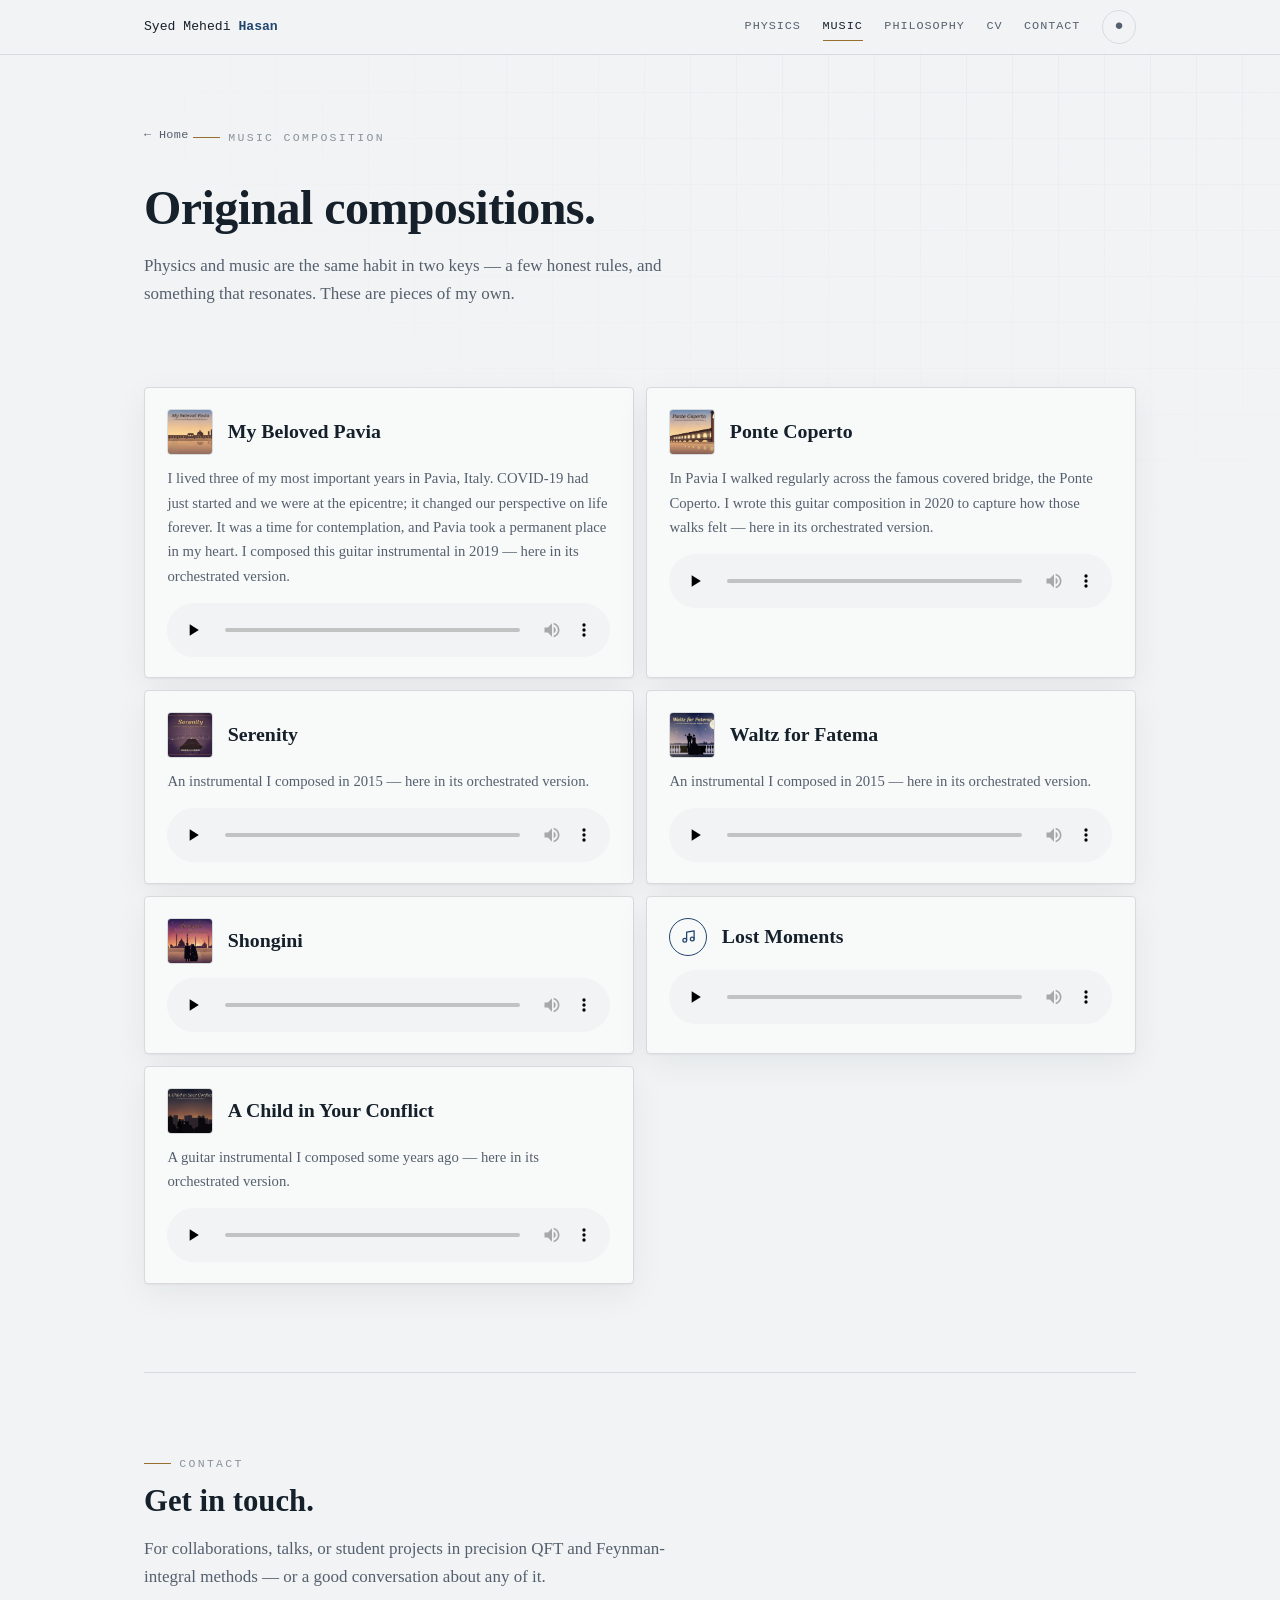
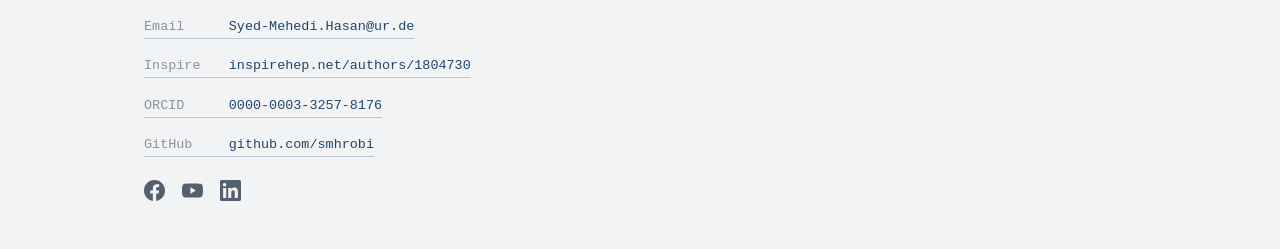
==== music.html @ fbfebe86 "Split Music & Philosophy into their own pages; add CV glimpse + per-topic arXiv links - Extract shar" ====
<!doctype html>
<html lang="en">
<head>
<meta charset="utf-8">
<meta name="viewport" content="width=device-width, initial-scale=1">
<meta name="description" content="Original music compositions by Syed Mehedi Hasan — guitar instrumentals in orchestrated arrangements.">
<link rel="icon" href="data:image/svg+xml,%3Csvg xmlns='http://www.w3.org/2000/svg' viewBox='0 0 32 32'%3E%3Cpath d='M15 5C11 13 11 19 15 27' fill='none' stroke='%232c5a8c' stroke-width='2.6'/%3E%3Ccircle cx='20.5' cy='16' r='2.4' fill='%23996f2f'/%3E%3C/svg%3E">
<title>Music — Syed Mehedi Hasan</title>
<link rel="stylesheet" href="assets/site.css">
</head>
<body>
<header class="topbar">
  <div class="wrap topbar__in">
    <a class="brandmark" href="index.html">Syed&nbsp;Mehedi&nbsp;<b>Hasan</b></a>
    <nav class="nav">
      <div class="nav nav-hide">
        <a href="index.html#physics">Physics</a>
        <a href="music.html" class="active">Music</a>
        <a href="philosophy.html">Philosophy</a>
        <a href="index.html#cv">CV</a>
        <a href="index.html#contact">Contact</a>
      </div>
      <button class="ttoggle" id="themeBtn" type="button" aria-label="Switch colour theme" title="Switch theme">◐</button>
    </nav>
  </div>
</header>

<main id="top" class="wrap">
  <div class="pagehead">
    <a class="back" href="index.html">← Home</a>
    <span class="eyebrow">Music Composition</span>
    <h1>Original compositions.</h1>
    <p>Physics and music are the same habit in two keys — a few honest rules, and something that resonates. These are pieces of my own.</p>
  </div>
  <section style="border-top:0;padding-top:clamp(1.5rem,4vw,2.5rem)">
    <div class="tracks">
      <div class="track">
        <div class="top">
          <img class="cover" src="music/compositions/my_beloved_pavia/thumbnail.jpg" alt="">
          <h3>My Beloved Pavia</h3>
        </div>
        <p>I lived three of my most important years in Pavia, Italy. COVID-19 had just started and we were at the epicentre; it changed our perspective on life forever. It was a time for contemplation, and Pavia took a permanent place in my heart. I composed this guitar instrumental in 2019 — here in its orchestrated version.</p>
        <audio controls preload="none" src="music/compositions/my_beloved_pavia/audio.mp3"></audio>
      </div>
      <div class="track">
        <div class="top">
          <img class="cover" src="music/compositions/Ponte_Coperto/thumbnail.jpg" alt="">
          <h3>Ponte Coperto</h3>
        </div>
        <p>In Pavia I walked regularly across the famous covered bridge, the Ponte Coperto. I wrote this guitar composition in 2020 to capture how those walks felt — here in its orchestrated version.</p>
        <audio controls preload="none" src="music/compositions/Ponte_Coperto/audio.mp3"></audio>
      </div>
      <div class="track">
        <div class="top">
          <img class="cover" src="music/compositions/serenity/thumbnail.jpg" alt="">
          <h3>Serenity</h3>
        </div>
        <p>An instrumental I composed in 2015 — here in its orchestrated version.</p>
        <audio controls preload="none" src="music/compositions/serenity/audio.mp3"></audio>
      </div>
      <div class="track">
        <div class="top">
          <img class="cover" src="music/compositions/waltz_for_fatema/thumbnail.jpg" alt="">
          <h3>Waltz for Fatema</h3>
        </div>
        <p>An instrumental I composed in 2015 — here in its orchestrated version.</p>
        <audio controls preload="none" src="music/compositions/waltz_for_fatema/audio.mp3"></audio>
      </div>
      <div class="track">
        <div class="top">
          <img class="cover" src="music/compositions/shongini/thumbnail.jpg" alt="">
          <h3>Shongini</h3>
        </div>
        <audio controls preload="none" src="music/compositions/shongini/audio.mp3"></audio>
      </div>
      <div class="track">
        <div class="top">
          <span class="disc"><svg viewBox="0 0 24 24" fill="none" stroke="currentColor" stroke-width="2" stroke-linecap="round" stroke-linejoin="round"><path d="M9 18V5l12-2v13"/><circle cx="6" cy="18" r="3"/><circle cx="18" cy="16" r="3"/></svg></span>
          <h3>Lost Moments</h3>
        </div>
        <audio controls preload="none" src="music/compositions/Lost_Moments/audio.mp3"></audio>
      </div>
      <div class="track">
        <div class="top">
          <img class="cover" src="music/compositions/a_child_in_your_conflict/thumbnail.jpg" alt="">
          <h3>A Child in Your Conflict</h3>
        </div>
        <p>A guitar instrumental I composed some years ago — here in its orchestrated version.</p>
        <audio controls preload="none" src="music/compositions/a_child_in_your_conflict/audio.mp3"></audio>
      </div>
    </div>
  </section>
  <footer id="contact" class="foot">
    <div class="foot__grid">
      <div>
        <span class="eyebrow">Contact</span>
        <h2 style="margin-top:.7rem">Get in touch.</h2>
        <p class="prose" style="color:var(--ink-soft); margin-top:1rem">
          For collaborations, talks, or student projects in precision QFT and Feynman-integral
          methods — or a good conversation about any of it.
        </p>
        <ul class="links">
          <li><a href="mailto:Syed-Mehedi.Hasan@ur.de"><span class="lab">Email</span>Syed-Mehedi.Hasan@ur.de</a></li>
          <li><a href="https://inspirehep.net/authors/1804730"><span class="lab">Inspire</span>inspirehep.net/authors/1804730</a></li>
          <li><a href="https://orcid.org/0000-0003-3257-8176"><span class="lab">ORCID</span>0000-0003-3257-8176</a></li>
          <li><a href="https://github.com/smhrobi"><span class="lab">GitHub</span>github.com/smhrobi</a></li>
        </ul>
        <div class="social" style="margin-top:1.4rem">
          <a href="https://www.facebook.com/syedmehedi.hasan.14/" aria-label="Facebook" title="Facebook"><svg viewBox="0 0 24 24" fill="currentColor" aria-hidden="true"><path d="M24 12.07C24 5.4 18.63 0 12 0S0 5.4 0 12.07C0 18.1 4.39 23.1 10.13 24v-8.44H7.08v-3.49h3.05V9.41c0-3.02 1.79-4.69 4.53-4.69 1.31 0 2.68.24 2.68.24v2.97h-1.51c-1.49 0-1.96.93-1.96 1.89v2.25h3.33l-.53 3.49h-2.8V24C19.61 23.1 24 18.1 24 12.07z"/></svg></a>
          <a href="https://www.youtube.com/@syedmehedihasan2057" aria-label="YouTube" title="YouTube"><svg viewBox="0 0 24 24" fill="currentColor" aria-hidden="true"><path fill-rule="evenodd" clip-rule="evenodd" d="M23.5 6.5a3 3 0 0 0-2.1-2.1C19.5 3.9 12 3.9 12 3.9s-7.5 0-9.4.5A3 3 0 0 0 .5 6.5C0 8.4 0 12 0 12s0 3.6.5 5.5a3 3 0 0 0 2.1 2.1c1.9.5 9.4.5 9.4.5s7.5 0 9.4-.5a3 3 0 0 0 2.1-2.1c.5-1.9.5-5.5.5-5.5s0-3.6-.5-5.5zM9.6 15.6V8.4l6.3 3.6-6.3 3.6z"/></svg></a>
          <a href="https://www.linkedin.com/in/syed-mehedi-hasan-robi/" aria-label="LinkedIn" title="LinkedIn"><svg viewBox="0 0 24 24" fill="currentColor" aria-hidden="true"><path d="M20.45 20.45h-3.56v-5.57c0-1.33-.03-3.04-1.85-3.04-1.86 0-2.14 1.45-2.14 2.94v5.67H9.35V9h3.41v1.56h.05c.48-.9 1.64-1.85 3.37-1.85 3.6 0 4.27 2.37 4.27 5.46v6.28zM5.34 7.43a2.07 2.07 0 1 1 0-4.13 2.07 2.07 0 0 1 0 4.13zm1.78 13.02H3.56V9h3.56v11.45zM22.22 0H1.77C.8 0 0 .78 0 1.73v20.54C0 23.22.8 24 1.77 24h20.45c.98 0 1.78-.78 1.78-1.73V1.73C24 .78 23.2 0 22.22 0z"/></svg></a>
        </div>
      </div>
    </div>
  </footer>
</main>

<script src="assets/site.js"></script>
</body>
</html>
---- assets/site.css ----
/* ============================================================
     SYED MEHEDI HASAN — Physics · Music · Philosophy
     Design system: "The Analytic Plane"
     cool paper / blue-black ink / Prussian blue / brass
     scholarly serif + monospace labels
     ============================================================ */
  :root {
    --paper:#f1f3f4; --panel:#f8f9f9; --ink:#15202b; --ink-soft:#55606e;
    --ink-faint:#8a929d; --rule:#d6dbde; --rule-soft:#e4e8ea;
    --accent:#21456d; --accent-lift:#2c5a8c; --brass:#96702f;
    --shadow:0 1px 2px rgba(20,30,45,.05), 0 10px 34px rgba(20,30,45,.06);
    --serif:"Iowan Old Style","Palatino Linotype",Palatino,"URW Palladio L","Book Antiqua",Georgia,"Times New Roman",serif;
    --mono:ui-monospace,"SF Mono","SFMono-Regular",Menlo,Consolas,"Liberation Mono","Roboto Mono",monospace;
    --s0:1.0625rem; --s1:1.24rem; --s2:1.5rem; --s3:1.92rem; --s4:2.55rem;
    --hero:clamp(2rem,5.6vw,3.9rem);
    --measure:63ch; --edge:clamp(1.25rem,5vw,4rem); --maxw:70rem;
  }
  @media (prefers-color-scheme: dark) {
    :root {
      --paper:#0d1117; --panel:#141a22; --ink:#e8ebef; --ink-soft:#9aa3af;
      --ink-faint:#6b7480; --rule:#242c37; --rule-soft:#1b222b;
      --accent:#83a6dc; --accent-lift:#a2bde8; --brass:#cda85c;
      --shadow:0 1px 2px rgba(0,0,0,.3), 0 14px 40px rgba(0,0,0,.34);
    }
  }
  :root[data-theme="light"] {
    --paper:#f1f3f4; --panel:#f8f9f9; --ink:#15202b; --ink-soft:#55606e;
    --ink-faint:#8a929d; --rule:#d6dbde; --rule-soft:#e4e8ea;
    --accent:#21456d; --accent-lift:#2c5a8c; --brass:#96702f;
    --shadow:0 1px 2px rgba(20,30,45,.05), 0 10px 34px rgba(20,30,45,.06);
  }
  :root[data-theme="dark"] {
    --paper:#0d1117; --panel:#141a22; --ink:#e8ebef; --ink-soft:#9aa3af;
    --ink-faint:#6b7480; --rule:#242c37; --rule-soft:#1b222b;
    --accent:#83a6dc; --accent-lift:#a2bde8; --brass:#cda85c;
    --shadow:0 1px 2px rgba(0,0,0,.3), 0 14px 40px rgba(0,0,0,.34);
  }

  * { box-sizing:border-box; }
  html { -webkit-text-size-adjust:100%; }
  @media (prefers-reduced-motion: no-preference) { html { scroll-behavior:smooth; } }
  body {
    margin:0; background:var(--paper); color:var(--ink);
    font-family:var(--serif); font-size:var(--s0); line-height:1.66;
    -webkit-font-smoothing:antialiased; text-rendering:optimizeLegibility;
    transition:background .4s ease, color .4s ease;
  }
  body::before {
    content:""; position:fixed; inset:0; pointer-events:none; z-index:0;
    background-image:linear-gradient(var(--rule-soft) 1px, transparent 1px),
      linear-gradient(90deg, var(--rule-soft) 1px, transparent 1px);
    background-size:46px 46px;
    -webkit-mask-image:radial-gradient(120% 90% at 80% 4%, #000 0%, transparent 60%);
            mask-image:radial-gradient(120% 90% at 80% 4%, #000 0%, transparent 60%);
    opacity:.6;
  }
  .wrap { position:relative; z-index:1; max-width:var(--maxw); margin:0 auto; padding:0 var(--edge); }

  h1,h2,h3 { font-weight:600; line-height:1.13; text-wrap:balance; margin:0; }
  p { margin:0 0 1.05em; max-width:var(--measure); }
  a { color:var(--accent); text-decoration:none; }
  .eyebrow { font-family:var(--mono); font-size:.72rem; letter-spacing:.2em; text-transform:uppercase; color:var(--ink-faint); display:inline-flex; align-items:center; gap:.7em; }
  .eyebrow::before { content:""; width:1.7rem; height:1px; background:var(--brass); display:inline-block; }
  .prose a, .lnk { color:var(--accent); border-bottom:1px solid color-mix(in srgb, var(--accent) 35%, transparent); transition:color .2s, border-color .2s; }
  .prose a:hover, .lnk:hover { color:var(--brass); border-color:var(--brass); }
  a:focus-visible, button:focus-visible { outline:2px solid var(--accent); outline-offset:3px; border-radius:2px; }

  /* top bar */
  .topbar { position:sticky; top:0; z-index:20; backdrop-filter:saturate(1.1) blur(8px); background:color-mix(in srgb, var(--paper) 82%, transparent); border-bottom:1px solid var(--rule); }
  .topbar__in { display:flex; align-items:center; justify-content:space-between; gap:1rem; height:54px; }
  .brandmark { font-family:var(--mono); font-size:.82rem; color:var(--ink); white-space:nowrap; }
  .brandmark b { color:var(--accent); font-weight:600; }
  .nav { display:flex; gap:1.35rem; align-items:center; }
  .nav-hide { display:none; }
  .nav a { font-family:var(--mono); font-size:.74rem; letter-spacing:.08em; text-transform:uppercase; color:var(--ink-soft); padding:.2rem 0; border-bottom:1.5px solid transparent; transition:color .18s, border-color .18s; }
  .nav a:hover, .nav a.active { color:var(--ink); border-color:var(--brass); }
  .ttoggle { font-family:var(--mono); font-size:.95rem; line-height:1; background:transparent; color:var(--ink-soft); border:1px solid var(--rule); border-radius:999px; width:34px; height:34px; cursor:pointer; display:inline-grid; place-items:center; transition:color .2s, border-color .2s, transform .2s; }
  .ttoggle:hover { color:var(--ink); border-color:var(--accent); transform:rotate(-12deg); }
  @media (min-width:760px){ .nav-hide{ display:flex; } }

  /* hero */
  .hero { padding:clamp(3rem,8vw,6.5rem) 0 clamp(2.5rem,5vw,4rem); }
  .hero__grid { display:grid; gap:clamp(2rem,5vw,4rem); grid-template-columns:1fr; align-items:center; }
  @media (min-width:900px){ .hero__grid{ grid-template-columns:1.15fr .85fr; } }
  .hero h1 { font-size:var(--hero); letter-spacing:-.015em; margin:.5rem 0 0; white-space:nowrap; }
  .hero .lede { font-size:clamp(1.15rem,2.3vw,1.42rem); line-height:1.5; max-width:36ch; margin:1.4rem 0 0; }
  .hero .lede em { font-style:italic; color:var(--accent); }
  .coords { list-style:none; margin:1.9rem 0 0; padding:0; display:grid; gap:.55rem; }
  .coords li { font-family:var(--mono); font-size:.82rem; color:var(--ink-soft); display:flex; gap:.8rem; }
  .coords li span:first-child { color:var(--ink-faint); min-width:5.4rem; }
  .heroline { display:flex; flex-wrap:wrap; gap:.35rem 1.15rem; margin-top:1.5rem; }
  .heroline a { font-family:var(--mono); font-size:.78rem; color:var(--accent); border-bottom:1px solid color-mix(in srgb, var(--accent) 30%, transparent); }
  .heroline a:hover { color:var(--brass); border-color:var(--brass); }
  .social { display:flex; gap:1.05rem; align-items:center; margin-top:1.1rem; }
  .social a { display:inline-flex; color:var(--ink-soft); transition:color .18s ease, transform .18s ease; }
  .social a:hover { color:var(--accent); transform:translateY(-1px); }
  .social svg { width:21px; height:21px; display:block; }
  .hero__aside { display:grid; gap:1.1rem; justify-items:center; }
  .plane { position:relative; width:100%; max-width:340px; aspect-ratio:21/18; background:var(--panel); border:1px solid var(--rule); border-radius:3px; box-shadow:var(--shadow); overflow:hidden; }
  .plane svg { width:100%; height:100%; display:block; }
  .plane .axis { stroke:var(--ink-faint); stroke-width:1; opacity:.5; }
  .plane .poles circle { fill:none; stroke:var(--ink-soft); stroke-width:1.4; }
  .plane .poles-left circle { stroke:var(--brass); }
  .plane .mbpath { stroke:var(--accent); stroke-width:2; fill:none; stroke-linecap:round; }
  .plane .arrow { fill:var(--accent); }
  .plane .lbl { fill:var(--ink-faint); font-family:var(--mono); font-size:11px; }
  .plane .cap { position:absolute; left:10px; bottom:8px; font-family:var(--mono); font-size:.62rem; letter-spacing:.1em; text-transform:uppercase; color:var(--ink-faint); }
  @media (prefers-reduced-motion: no-preference){
    .mbpath { stroke-dasharray:300; stroke-dashoffset:300; }
    body.is-ready .mbpath { animation:draw 1.9s .5s cubic-bezier(.6,.05,.2,1) forwards; }
    .plane .poles circle { opacity:0; }
    body.is-ready .plane .poles circle { animation:pop .5s calc(1.3s + var(--d,0s)) forwards; }
    @keyframes draw { to { stroke-dashoffset:0; } }
    @keyframes pop { to { opacity:1; } }
  }
  .portrait { width:100%; max-width:340px; aspect-ratio:5/6; border:1px solid var(--rule); border-radius:3px; background:radial-gradient(120% 90% at 50% 0%, color-mix(in srgb, var(--accent) 9%, var(--panel)), var(--panel)); display:grid; place-items:center; text-align:center; box-shadow:var(--shadow); overflow:hidden; }
  .portrait img { width:100%; height:100%; object-fit:cover; }
  .portrait .mgram { font-family:var(--serif); font-size:2.4rem; letter-spacing:.06em; color:var(--accent); margin-bottom:.3rem; }
  .portrait .mono { color:var(--ink-faint); font-size:.62rem; letter-spacing:.14em; text-transform:uppercase; }

  /* sections */
  section { padding:clamp(3rem,7vw,5.5rem) 0; border-top:1px solid var(--rule); }
  .sec-head { margin-bottom:2.2rem; }
  .sec-head h2 { font-size:var(--s4); letter-spacing:-.01em; margin-top:.7rem; }
  .sec-head .sub { color:var(--ink-soft); max-width:56ch; margin-top:.8rem; }
  .subhead { font-family:var(--mono); font-size:.74rem; letter-spacing:.14em; text-transform:uppercase; color:var(--accent); margin:2.6rem 0 1.1rem; padding-bottom:.5rem; border-bottom:1px solid var(--rule); }
  .prose { max-width:var(--measure); }
  .lead { font-size:var(--s1); }

  /* Feynman diagram cards */
  .diagrams { display:grid; gap:1px; margin-top:1.4rem; background:var(--rule); border:1px solid var(--rule); border-radius:4px; overflow:hidden; }
  @media (min-width:640px){ .diagrams{ grid-template-columns:repeat(2,1fr); } }
  @media (min-width:900px){ .diagrams.three{ grid-template-columns:repeat(3,1fr); } }
  .dcard { background:var(--panel); padding:1.4rem 1.4rem 1.5rem; }
  .fdiag { width:100%; height:auto; display:block; margin-bottom:.9rem; }
  .fdiag .fl,.fdiag .pl { fill:none; stroke:var(--ink); stroke-width:1.7; stroke-linejoin:round; stroke-linecap:round; }
  .fdiag .pl { stroke-width:2.4; }
  .fdiag .ph { fill:none; stroke:var(--accent); stroke-width:1.7; stroke-linecap:round; }
  .fdiag .gl { fill:none; stroke:var(--brass); stroke-width:1.7; }
  .fdiag .loop { fill:color-mix(in srgb, var(--accent) 8%, var(--panel)); stroke:var(--accent); stroke-width:1.5; }
  .fdiag .blob { fill:color-mix(in srgb, var(--brass) 15%, var(--panel)); stroke:var(--ink-soft); stroke-width:1.2; }
  .fdiag .vtx { fill:var(--ink); }
  .fdiag .dl { fill:var(--ink-soft); font-family:var(--mono); font-size:12.5px; font-style:italic; }
  #fh path { fill:var(--ink); }
  .dcard .k { font-family:var(--mono); font-size:.7rem; letter-spacing:.1em; text-transform:uppercase; color:var(--accent); }
  .dcard h3 { font-size:var(--s1); margin:.4rem 0 .45rem; }
  .dcard p { font-size:.94rem; color:var(--ink-soft); margin:0; max-width:none; }

  /* results: real figures + placeholders */
  .results { display:grid; gap:1.5rem; margin-top:1.3rem; }
  .figure { max-width:700px; margin:0; border:1px solid var(--rule); border-radius:4px; background:#ffffff; padding:1rem; box-shadow:var(--shadow); }
  .figure img { width:100%; height:auto; display:block; border-radius:2px; }
  .figure figcaption { font-family:var(--mono); font-size:.73rem; line-height:1.55; color:var(--ink-soft); margin-top:.8rem; }
  .figure figcaption b { color:var(--ink); font-weight:600; }
  .plot { max-width:340px; border:1px dashed var(--rule); border-radius:4px; background:var(--panel); padding:1.1rem; min-height:150px; display:flex; flex-direction:column; }
  .plot .frame { flex:1; border-radius:3px; background:repeating-linear-gradient(135deg, transparent 0 13px, color-mix(in srgb, var(--accent) 5%, transparent) 13px 26px); border:1px solid var(--rule-soft); display:grid; place-items:center; margin-bottom:.8rem; min-height:90px; }
  .plot .frame span { font-family:var(--mono); font-size:.62rem; letter-spacing:.12em; text-transform:uppercase; color:var(--ink-faint); text-align:center; padding:.5rem; }
  .plot b { font-size:.98rem; font-weight:600; }
  .plot em { font-family:var(--mono); font-style:normal; font-size:.72rem; color:var(--ink-soft); display:block; margin-top:.2rem; }

  /* publications */
  .pubs { display:grid; gap:0; margin-top:1rem; }
  .pub { display:grid; grid-template-columns:4.4rem 1fr; gap:1.1rem; padding:1.25rem 0; border-top:1px solid var(--rule-soft); }
  .pub:first-child { border-top:0; }
  .pub .yr { font-family:var(--mono); font-size:.9rem; color:var(--brass); font-feature-settings:"tnum" 1; padding-top:.12rem; }
  .pub h3 { font-size:var(--s1); font-weight:600; line-height:1.28; }
  .pub .meta { font-family:var(--mono); font-size:.76rem; color:var(--ink-soft); margin-top:.5rem; display:flex; flex-wrap:wrap; gap:.3rem .9rem; align-items:baseline; }
  .pub .venue { color:var(--ink); }
  .pub .with { color:var(--ink-faint); }
  .morelink { margin-top:1.5rem; }

  /* music — composition cards */
  .tracks { display:grid; gap:12px; margin-top:1.3rem; grid-template-columns:1fr; }
  @media (min-width:720px){ .tracks{ grid-template-columns:repeat(2,1fr); } }
  .track { background:var(--panel); border:1px solid var(--rule); border-radius:4px; padding:1.3rem 1.4rem; box-shadow:var(--shadow); display:flex; flex-direction:column; gap:.7rem; }
  .track .top { display:flex; align-items:center; gap:.9rem; }
  .track .disc { width:38px; height:38px; border-radius:999px; border:1px solid var(--accent); color:var(--accent); display:grid; place-items:center; flex:none; }
  .track .disc svg { width:15px; height:15px; }
  .track .cover { width:46px; height:46px; border-radius:4px; object-fit:cover; flex:none; border:1px solid var(--rule); }
  .track h3 { font-size:var(--s1); line-height:1.2; }
  .track .tno { font-family:var(--mono); font-size:.7rem; letter-spacing:.1em; text-transform:uppercase; color:var(--ink-faint); }
  .track p { font-size:.92rem; color:var(--ink-soft); margin:0; max-width:none; }
  .track audio { width:100%; margin-top:.2rem; }
  .track .slot { font-family:var(--mono); font-size:.72rem; color:var(--ink-faint); border-top:1px dashed var(--rule); padding-top:.7rem; }
  .track .slot b { color:var(--accent); font-weight:600; }

  /* philosophy — epigraph + essays */
  .epigraph { max-width:32ch; margin:0 0 2rem; padding-left:1.4rem; border-left:2px solid var(--brass); }
  .epigraph p { font-family:var(--serif); font-style:italic; font-size:clamp(1.5rem,3.5vw,2.25rem); line-height:1.28; color:var(--ink); text-wrap:balance; margin:0; max-width:none; }
  .epigraph cite { display:block; font-family:var(--mono); font-style:normal; font-size:.72rem; letter-spacing:.12em; text-transform:uppercase; color:var(--ink-faint); margin-top:1.1rem; }
  .essays { display:grid; gap:0; margin-top:.6rem; }
  .essay { display:grid; grid-template-columns:1fr; gap:.3rem; padding:1.3rem 0; border-top:1px solid var(--rule-soft); }
  .essay:first-child { border-top:0; }
  .essay .date { font-family:var(--mono); font-size:.72rem; letter-spacing:.06em; text-transform:uppercase; color:var(--ink-faint); }
  .essay h3 { font-size:var(--s2); }
  .essay p { color:var(--ink-soft); margin:.3rem 0 0; }
  .essay .slot { font-family:var(--mono); font-size:.72rem; color:var(--ink-faint); margin-top:.4rem; }
  .essay .slot b { color:var(--accent); font-weight:600; }

  /* footer */
  .foot { border-top:1px solid var(--rule); }
  .foot__grid { display:grid; gap:2rem; grid-template-columns:1fr; padding:clamp(3rem,6vw,4.5rem) 0 3rem; }
  @media (min-width:760px){ .foot__grid{ grid-template-columns:1.3fr 1fr; } }
  .foot h2 { font-size:var(--s3); }
  .links { list-style:none; margin:1.2rem 0 0; padding:0; display:grid; gap:.7rem; }
  .links a { font-family:var(--mono); font-size:.84rem; color:var(--accent); display:inline-flex; gap:.8rem; border-bottom:1px solid color-mix(in srgb, var(--accent) 26%, transparent); width:fit-content; }
  .links a:hover { color:var(--brass); border-color:var(--brass); }
  .links .lab { color:var(--ink-faint); min-width:4.5rem; }
  .colophon { font-family:var(--mono); font-size:.7rem; line-height:1.7; color:var(--ink-faint); max-width:36ch; }
  .note { margin-top:2.4rem; padding:.9rem 1.1rem; border:1px dashed var(--rule); border-left:2px solid var(--brass); border-radius:3px; font-family:var(--mono); font-size:.74rem; line-height:1.6; color:var(--ink-soft); background:var(--panel); max-width:var(--measure); }

  @media (prefers-reduced-motion: no-preference){
    .reveal { opacity:0; transform:translateY(14px); }
    body.is-ready .reveal { animation:rise .7s var(--rd,0s) cubic-bezier(.2,.7,.2,1) forwards; }
    @keyframes rise { to { opacity:1; transform:none; } }
  }

  /* --- philosophy: bilingual essays --- */
  :root { --bengali:"Noto Serif Bengali","Noto Sans Bengali","Kohinoor Bangla","Nirmala UI","Shonar Bangla","Bangla MN","Vrinda","SolaimanLipi","Kalpurush",sans-serif; }
  .pintro { max-width:var(--measure); color:var(--ink); }
  .writings { display:grid; gap:0; margin-top:2rem; border-top:1px solid var(--rule); }
  .wr { border-bottom:1px solid var(--rule); }
  .wr > summary { list-style:none; cursor:pointer; display:flex; flex-wrap:wrap; align-items:baseline; gap:.35rem 1rem; padding:1.15rem 0; }
  .wr > summary::-webkit-details-marker { display:none; }
  .wr > summary .s-en { font-family:var(--serif); font-size:var(--s2); font-weight:600; color:var(--ink); }
  .wr > summary .s-bn { font-family:var(--bengali); font-size:1.02rem; color:var(--ink-soft); }
  .wr > summary .s-date { margin-left:auto; font-family:var(--mono); font-size:.7rem; letter-spacing:.08em; text-transform:uppercase; color:var(--ink-faint); align-self:center; }
  .wr > summary::after { content:"+"; font-family:var(--mono); color:var(--ink-faint); font-size:1.15rem; line-height:1; align-self:center; padding-left:.3rem; }
  .wr[open] > summary::after { content:"\2013"; color:var(--accent); }
  .wr[open] > summary .s-en, .wr:hover > summary .s-en { color:var(--accent); }
  .ebody { padding:.1rem 0 2rem; }
  .langbar { display:inline-flex; gap:2px; border:1px solid var(--rule); border-radius:999px; padding:2px; margin-bottom:1.4rem; background:var(--panel); }
  .lang-btn { font-family:var(--mono); font-size:.72rem; letter-spacing:.04em; padding:.34rem .95rem; border:0; background:transparent; color:var(--ink-soft); cursor:pointer; border-radius:999px; transition:background .15s,color .15s; }
  .lang-btn.is-on { background:var(--accent); color:var(--paper); }
  .pane { max-width:var(--measure); }
  .pane[hidden] { display:none; }
  .pane-en p { font-family:var(--serif); margin:0 0 1.05em; }
  .pane .bul { padding-left:1.2em; text-indent:-1.2em; }
  .pane-bn { font-family:var(--bengali); }
  .pane-bn p { line-height:2; font-size:1.05rem; margin:0 0 1.15em; }

  /* ---- arXiv reference links on diagram cards ---- */
  .dcard .refs { margin-top:.75rem; display:flex; flex-wrap:wrap; gap:.35rem .85rem; }
  .reflink { font-family:var(--mono); font-size:.7rem; letter-spacing:.01em; color:var(--accent); border-bottom:1px solid color-mix(in srgb, var(--accent) 30%, transparent); transition:color .2s, border-color .2s; }
  .reflink:hover { color:var(--brass); border-color:var(--brass); }

  /* ---- CV glimpse ---- */
  .cv-grid { display:grid; gap:2.2rem 3rem; grid-template-columns:1fr; margin-top:.6rem; }
  @media (min-width:760px){ .cv-grid{ grid-template-columns:1fr 1fr; } }
  .cv-col { min-width:0; }
  .edu { padding:1rem 0; border-top:1px solid var(--rule-soft); }
  .edu-deg { font-family:var(--serif); font-size:var(--s1); font-weight:600; line-height:1.2; }
  .edu-inst { font-family:var(--mono); font-size:.77rem; color:var(--ink-soft); margin-top:.3rem; display:flex; flex-wrap:wrap; align-items:center; gap:.5rem; }
  .edu-note { font-size:.92rem; color:var(--ink-soft); margin-top:.5rem; max-width:none; }
  .edu--phd { border:1px solid var(--rule); border-left:3px solid var(--brass); border-radius:4px; padding:1.15rem 1.25rem; box-shadow:var(--shadow); background:radial-gradient(130% 100% at 0% 0%, color-mix(in srgb, var(--accent) 7%, var(--panel)), var(--panel)); }
  .edu--phd + .edu { border-top:0; }
  .edu--phd .edu-deg { color:var(--accent); }
  .edu-tag { font-family:var(--mono); font-size:.6rem; letter-spacing:.11em; text-transform:uppercase; color:var(--brass); border:1px solid color-mix(in srgb, var(--brass) 45%, transparent); border-radius:999px; padding:.08rem .55rem; white-space:nowrap; }
  .cvlist { list-style:none; margin:.5rem 0 0; padding:0; display:grid; gap:.7rem; }
  .cvlist li { font-size:.92rem; color:var(--ink-soft); display:grid; grid-template-columns:3.5rem 1fr; gap:.8rem; max-width:none; align-items:baseline; }
  .cvlist .cvy { font-family:var(--mono); font-size:.78rem; color:var(--brass); font-feature-settings:"tnum" 1; }
  .cvlist li b { color:var(--ink); font-weight:600; }
  .chips { display:flex; flex-wrap:wrap; gap:.45rem; margin-top:.2rem; }
  .chips span { font-family:var(--mono); font-size:.71rem; color:var(--ink-soft); border:1px solid var(--rule); border-radius:4px; padding:.22rem .55rem; background:var(--panel); }
  .cv-foot { font-size:.85rem; color:var(--ink-faint); margin-top:1rem; max-width:none; }

  /* ---- subpage header ---- */
  .pagehead { padding:clamp(2.2rem,6vw,4rem) 0 0; }
  .pagehead .back { font-family:var(--mono); font-size:.74rem; letter-spacing:.03em; color:var(--ink-soft); display:inline-block; margin-bottom:1.3rem; border-bottom:1px solid transparent; transition:color .18s, border-color .18s; }
  .pagehead .back:hover { color:var(--accent); border-color:var(--accent); }
  .pagehead .eyebrow { display:inline-flex; }
  .pagehead h1 { font-size:clamp(1.9rem,4.6vw,3rem); letter-spacing:-.012em; margin:.85rem 0 0; }
  .pagehead p { color:var(--ink-soft); max-width:62ch; margin-top:1.05rem; }
  .pagehead .pintro { color:var(--ink); }
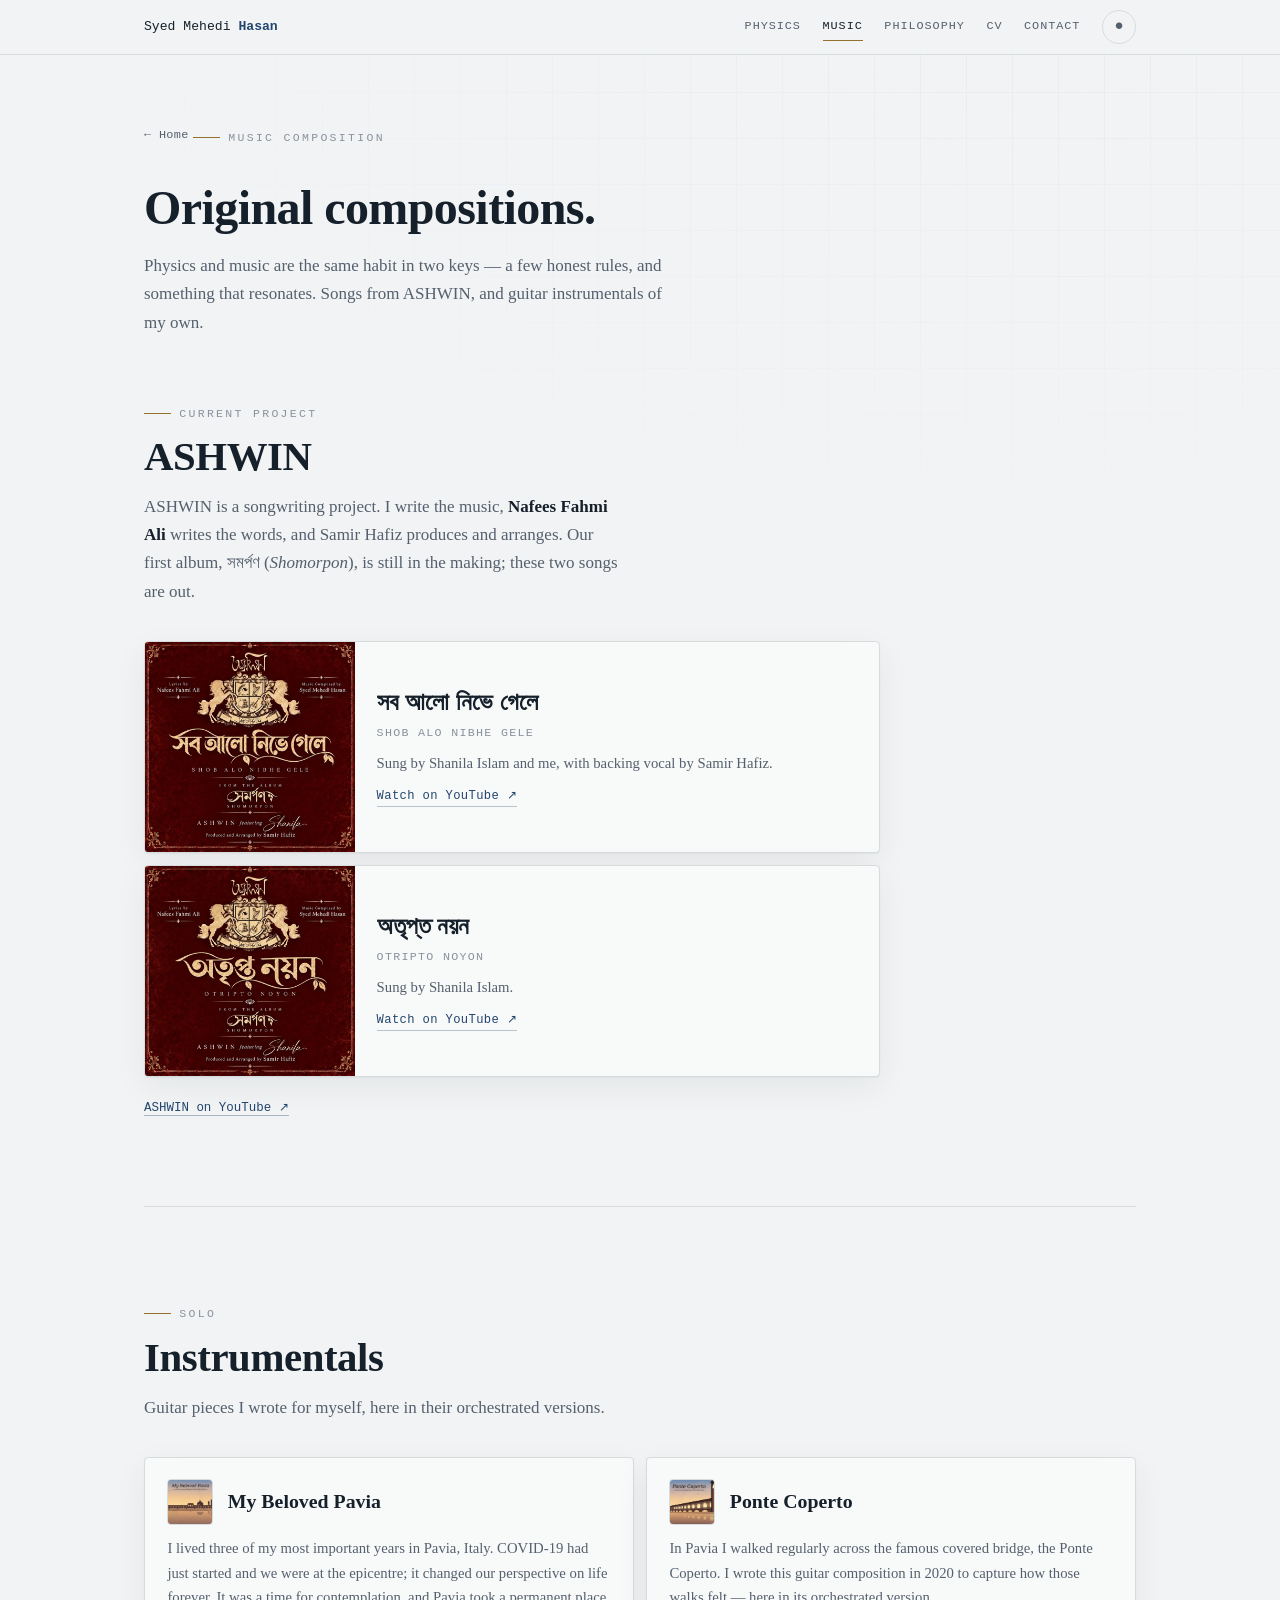
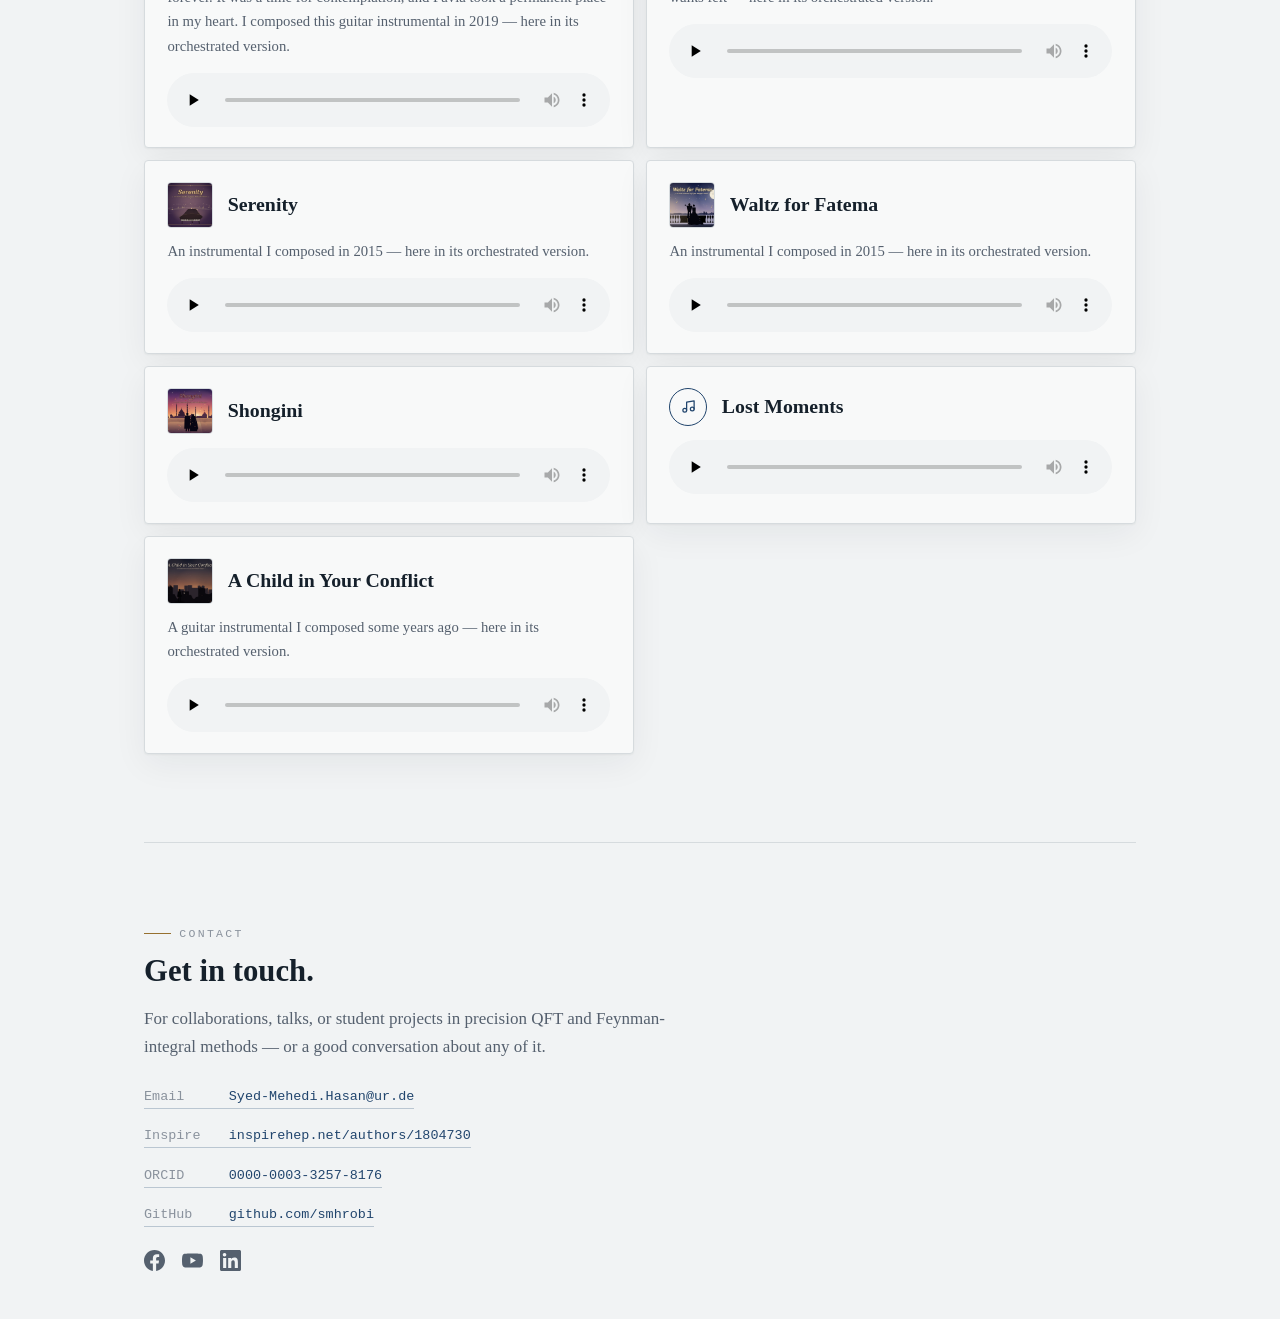
==== commit b9abe3ea: "Music: add the ASHWIN songwriting project and the first two Shomorpon releases New "Current project"" ====
--- a/music.html
+++ b/music.html
@@ -3,7 +3,7 @@
 <head>
 <meta charset="utf-8">
 <meta name="viewport" content="width=device-width, initial-scale=1">
-<meta name="description" content="Original music compositions by Syed Mehedi Hasan — guitar instrumentals in orchestrated arrangements.">
+<meta name="description" content="Original music by Syed Mehedi Hasan: songs written for ASHWIN, with lyrics by Nafees Fahmi Ali, and guitar instrumentals in orchestrated arrangements.">
 <link rel="icon" href="data:image/svg+xml,%3Csvg xmlns='http://www.w3.org/2000/svg' viewBox='0 0 32 32'%3E%3Cpath d='M15 5C11 13 11 19 15 27' fill='none' stroke='%232c5a8c' stroke-width='2.6'/%3E%3Ccircle cx='20.5' cy='16' r='2.4' fill='%23996f2f'/%3E%3C/svg%3E">
 <title>Music — Syed Mehedi Hasan</title>
 <link rel="stylesheet" href="assets/site.css">
@@ -30,9 +30,48 @@
     <a class="back" href="index.html">← Home</a>
     <span class="eyebrow">Music Composition</span>
     <h1>Original compositions.</h1>
-    <p>Physics and music are the same habit in two keys — a few honest rules, and something that resonates. These are pieces of my own.</p>
+    <p>Physics and music are the same habit in two keys — a few honest rules, and something that resonates. Songs from ASHWIN, and guitar instrumentals of my own.</p>
   </div>
-  <section style="border-top:0;padding-top:clamp(1.5rem,4vw,2.5rem)">
+  <section id="ashwin" style="border-top:0;padding-top:clamp(1.5rem,4vw,2.5rem)">
+    <div class="sec-head">
+      <span class="eyebrow">Current project</span>
+      <h2>ASHWIN</h2>
+      <p class="sub">ASHWIN is a songwriting project. I write the music, <b style="color:var(--ink);font-weight:600">Nafees Fahmi Ali</b> writes the words, and Samir Hafiz produces and arranges. Our first album, <span lang="bn">সমর্পণ</span> (<i>Shomorpon</i>), is still in the making; these two songs are out.</p>
+    </div>
+    <div class="releases">
+      <article class="rel">
+        <a class="rel__art" href="https://www.youtube.com/watch?v=IfnR1uYRExA" aria-hidden="true" tabindex="-1">
+          <img src="music/ashwin/shob_alo_nibhe_gele.jpg" alt="" loading="lazy" width="800" height="800">
+          <span class="rel__play"><svg viewBox="0 0 24 24" aria-hidden="true"><path d="M8 5.5v13l11-6.5z"/></svg></span>
+        </a>
+        <div class="rel__body">
+          <h3 lang="bn">সব আলো নিভে গেলে</h3>
+          <div class="rel__rom">Shob Alo Nibhe Gele</div>
+          <p>Sung by Shanila Islam and me, with backing vocal by Samir Hafiz.</p>
+          <a class="rel__watch" href="https://www.youtube.com/watch?v=IfnR1uYRExA">Watch on YouTube &#8599;</a>
+        </div>
+      </article>
+      <article class="rel">
+        <a class="rel__art" href="https://www.youtube.com/watch?v=vW0OqAOk55g" aria-hidden="true" tabindex="-1">
+          <img src="music/ashwin/otripto_noyon.jpg" alt="" loading="lazy" width="800" height="800">
+          <span class="rel__play"><svg viewBox="0 0 24 24" aria-hidden="true"><path d="M8 5.5v13l11-6.5z"/></svg></span>
+        </a>
+        <div class="rel__body">
+          <h3 lang="bn">অতৃপ্ত নয়ন</h3>
+          <div class="rel__rom">Otripto Noyon</div>
+          <p>Sung by Shanila Islam.</p>
+          <a class="rel__watch" href="https://www.youtube.com/watch?v=vW0OqAOk55g">Watch on YouTube &#8599;</a>
+        </div>
+      </article>
+    </div>
+    <p class="relfoot"><a class="lnk" href="https://www.youtube.com/@ashwinbangladesh660">ASHWIN on YouTube &#8599;</a></p>
+  </section>
+  <section>
+    <div class="sec-head">
+      <span class="eyebrow">Solo</span>
+      <h2>Instrumentals</h2>
+      <p class="sub">Guitar pieces I wrote for myself, here in their orchestrated versions.</p>
+    </div>
     <div class="tracks">
       <div class="track">
         <div class="top">
--- a/assets/site.css
+++ b/assets/site.css
@@ -230,6 +230,8 @@
   .wr[open] > summary::after { content:"\2013"; color:var(--accent); }
   .wr[open] > summary .s-en, .wr:hover > summary .s-en { color:var(--accent); }
   .ebody { padding:.1rem 0 2rem; }
+  .essay-fig { margin:.2rem 0 1.6rem; }
+  .essay-fig img { display:block; max-width:min(100%,var(--measure)); max-height:22rem; width:auto; height:auto; border:1px solid var(--rule); border-radius:2px; }
   .langbar { display:inline-flex; gap:2px; border:1px solid var(--rule); border-radius:999px; padding:2px; margin-bottom:1.4rem; background:var(--panel); }
   .lang-btn { font-family:var(--mono); font-size:.72rem; letter-spacing:.04em; padding:.34rem .95rem; border:0; background:transparent; color:var(--ink-soft); cursor:pointer; border-radius:999px; transition:background .15s,color .15s; }
   .lang-btn.is-on { background:var(--accent); color:var(--paper); }
@@ -273,3 +275,37 @@
   .pagehead h1 { font-size:clamp(1.9rem,4.6vw,3rem); letter-spacing:-.012em; margin:.85rem 0 0; }
   .pagehead p { color:var(--ink-soft); max-width:62ch; margin-top:1.05rem; }
   .pagehead .pintro { color:var(--ink); }
+
+  /* ---- opening epigraph inside the hero (মলম / Balm) ---- */
+  .hero__lead { min-width:0; }
+  .hero__grid { align-items:start; }
+  .hero__intro { margin-top: clamp(1.5rem,3vw,2.3rem); }
+  .poem { display:grid; grid-template-columns:1fr; gap:0 1.5rem; }
+  @media (min-width:620px){ .poem { grid-template-columns:1fr 1fr; align-items:start; } }
+  .poem .ptitle { margin:0 0 .3rem; font-weight:600; line-height:1.15; }
+  .poem .ptitle.bn { font-family:var(--bengali); font-size:1.08rem; color:var(--ink); }
+  .poem .ptitle.en { font-family:var(--serif); font-style:italic; font-size:.98rem; color:var(--ink-soft); }
+  .poem p { max-width:none; margin:0; padding:.18rem 0; }
+  .poem .bn { font-family:var(--bengali); font-size:.9rem; line-height:1.72; color:var(--ink); }
+  .poem .en { font-family:var(--serif); font-style:italic; font-size:.86rem; line-height:1.55; color:var(--ink-soft); }
+  .poem .bn.refrain, .poem .en.refrain { color:var(--accent); padding-top:.3rem; }
+
+  /* ---- ASHWIN releases (songs hosted on YouTube) ---- */
+  .releases { display:grid; gap:12px; margin-top:1.4rem; max-width:46rem; }
+  .rel { display:grid; grid-template-columns:1fr; background:var(--panel); border:1px solid var(--rule); border-radius:4px; box-shadow:var(--shadow); overflow:hidden; }
+  @media (min-width:620px){ .rel { grid-template-columns:clamp(150px,24vw,210px) 1fr; } }
+  .rel__art { position:relative; display:block; background:var(--rule-soft); }
+  .rel__art img { width:100%; height:100%; aspect-ratio:1/1; object-fit:cover; display:block; }
+  .rel__art::after { content:""; position:absolute; inset:0; background:color-mix(in srgb, var(--accent) 16%, transparent); opacity:0; transition:opacity .22s ease; }
+  .rel__art:hover::after { opacity:1; }
+  .rel__play { position:absolute; left:50%; top:50%; transform:translate(-50%,-50%) scale(.92); width:46px; height:46px; border-radius:999px; background:color-mix(in srgb, var(--paper) 90%, transparent); border:1px solid var(--rule); display:grid; place-items:center; opacity:0; transition:opacity .22s ease, transform .22s ease; z-index:1; }
+  .rel__art:hover .rel__play { opacity:1; transform:translate(-50%,-50%) scale(1); }
+  .rel__play svg { width:15px; height:15px; fill:var(--accent); margin-left:2px; display:block; }
+  .rel__body { padding:1.15rem 1.35rem 1.25rem; display:flex; flex-direction:column; justify-content:center; gap:.5rem; align-items:flex-start; min-width:0; }
+  .rel__body h3 { font-family:var(--bengali); font-size:var(--s2); line-height:1.45; }
+  .rel__rom { font-family:var(--mono); font-size:.73rem; letter-spacing:.11em; text-transform:uppercase; color:var(--ink-faint); margin-top:-.25rem; }
+  .rel__body p { font-size:.92rem; color:var(--ink-soft); margin:0; max-width:none; }
+  .rel__watch { font-family:var(--mono); font-size:.76rem; letter-spacing:.03em; color:var(--accent); border-bottom:1px solid color-mix(in srgb, var(--accent) 30%, transparent); margin-top:.15rem; transition:color .2s, border-color .2s; }
+  .rel__watch:hover { color:var(--brass); border-color:var(--brass); }
+  .relfoot { font-family:var(--mono); font-size:.78rem; color:var(--ink-soft); margin:1.3rem 0 0; }
+  @media (prefers-reduced-motion: reduce){ .rel__art::after, .rel__play { transition:none; } }
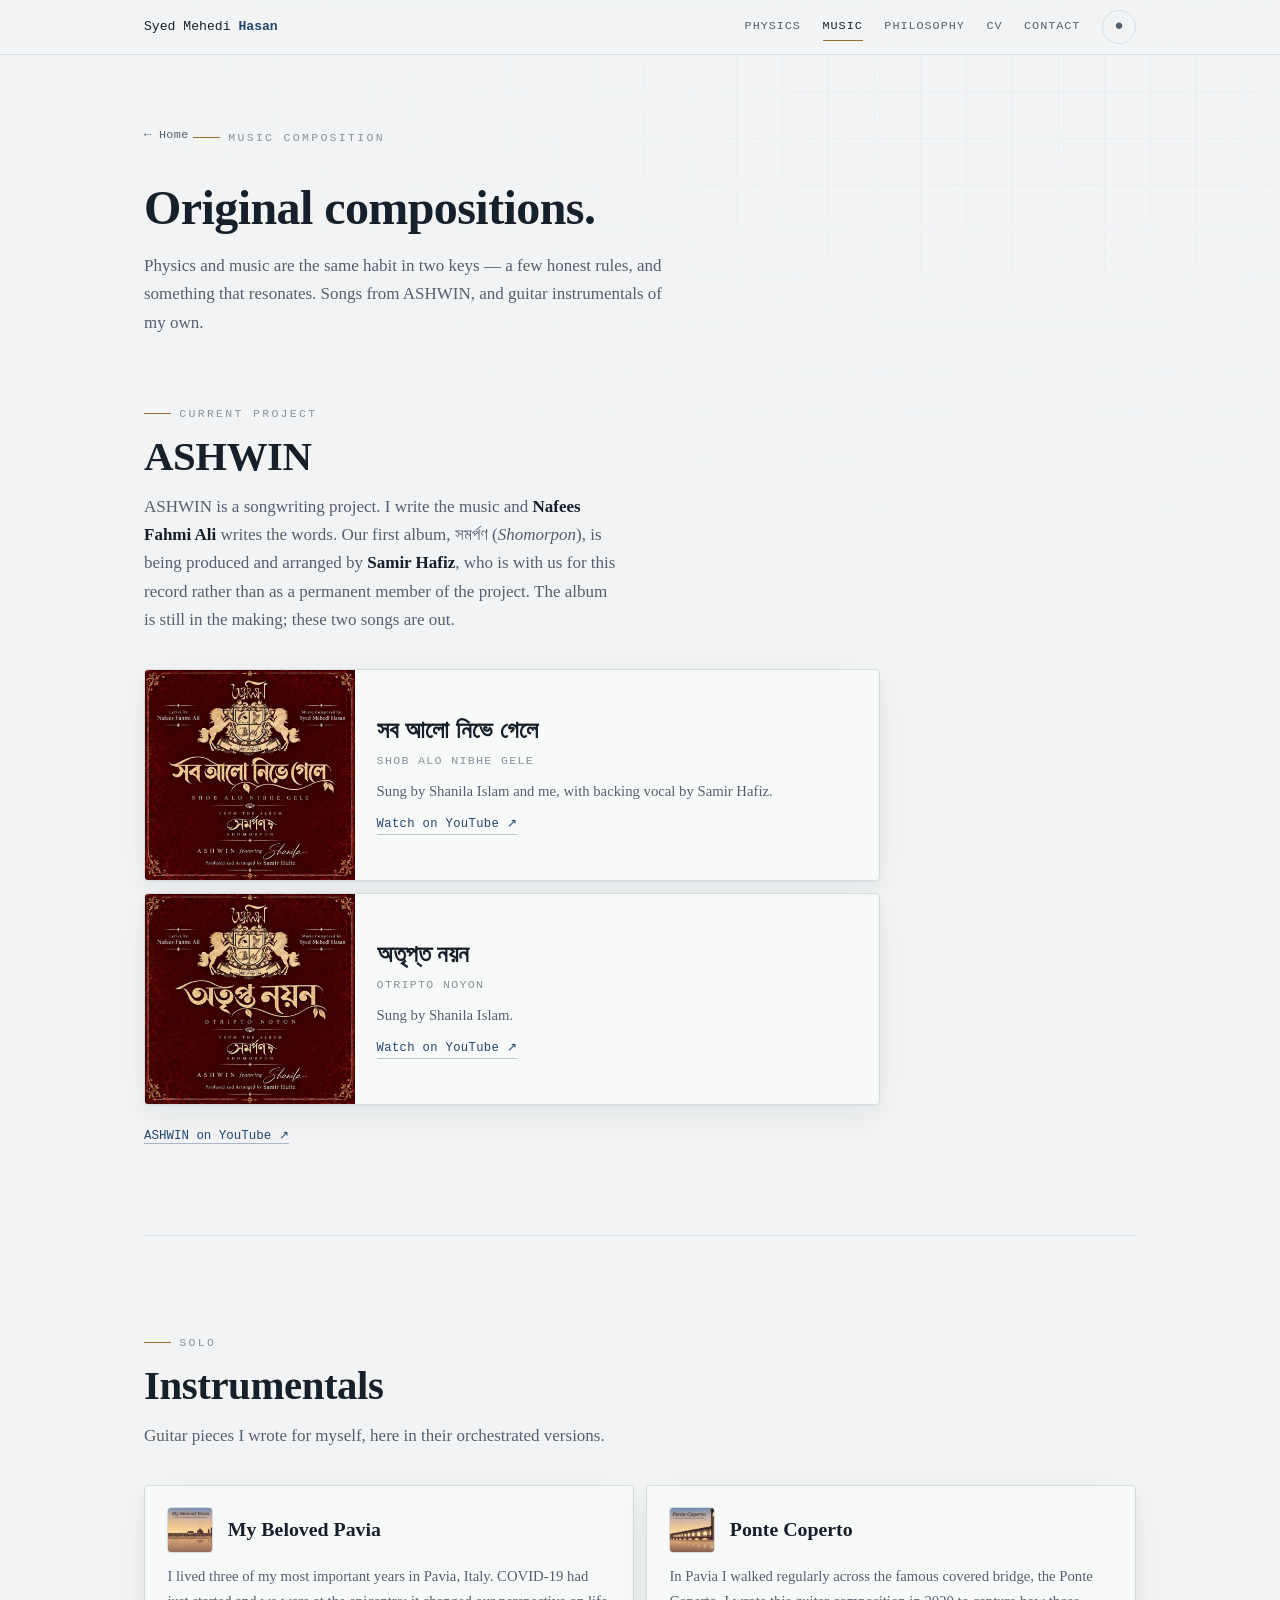
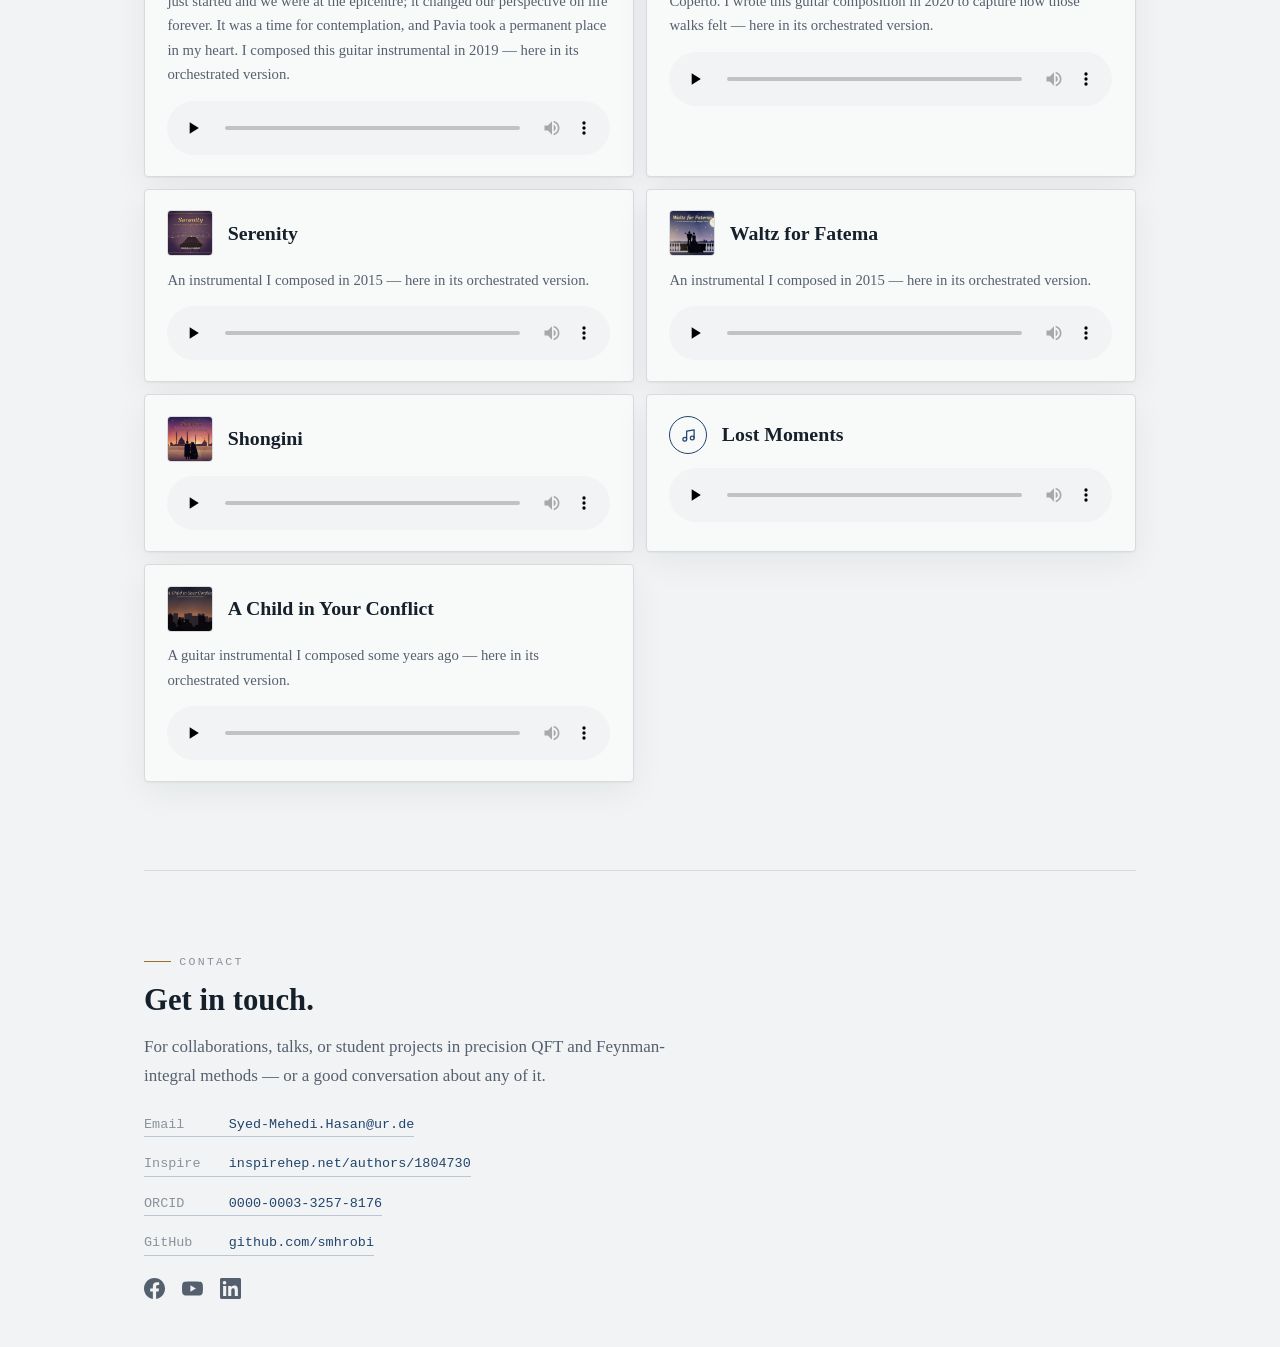
==== commit 2a2a8ce1: "Music: Samir Hafiz is on the first album, not a permanent ASHWIN member Reword the ASHWIN lede so th" ====
--- a/music.html
+++ b/music.html
@@ -36,7 +36,7 @@
     <div class="sec-head">
       <span class="eyebrow">Current project</span>
       <h2>ASHWIN</h2>
-      <p class="sub">ASHWIN is a songwriting project. I write the music, <b style="color:var(--ink);font-weight:600">Nafees Fahmi Ali</b> writes the words, and Samir Hafiz produces and arranges. Our first album, <span lang="bn">সমর্পণ</span> (<i>Shomorpon</i>), is still in the making; these two songs are out.</p>
+      <p class="sub">ASHWIN is a songwriting project. I write the music and <b style="color:var(--ink);font-weight:600">Nafees Fahmi Ali</b> writes the words. Our first album, <span lang="bn">সমর্পণ</span> (<i>Shomorpon</i>), is being produced and arranged by <b style="color:var(--ink);font-weight:600">Samir Hafiz</b>, who is with us for this record rather than as a permanent member of the project. The album is still in the making; these two songs are out.</p>
     </div>
     <div class="releases">
       <article class="rel">
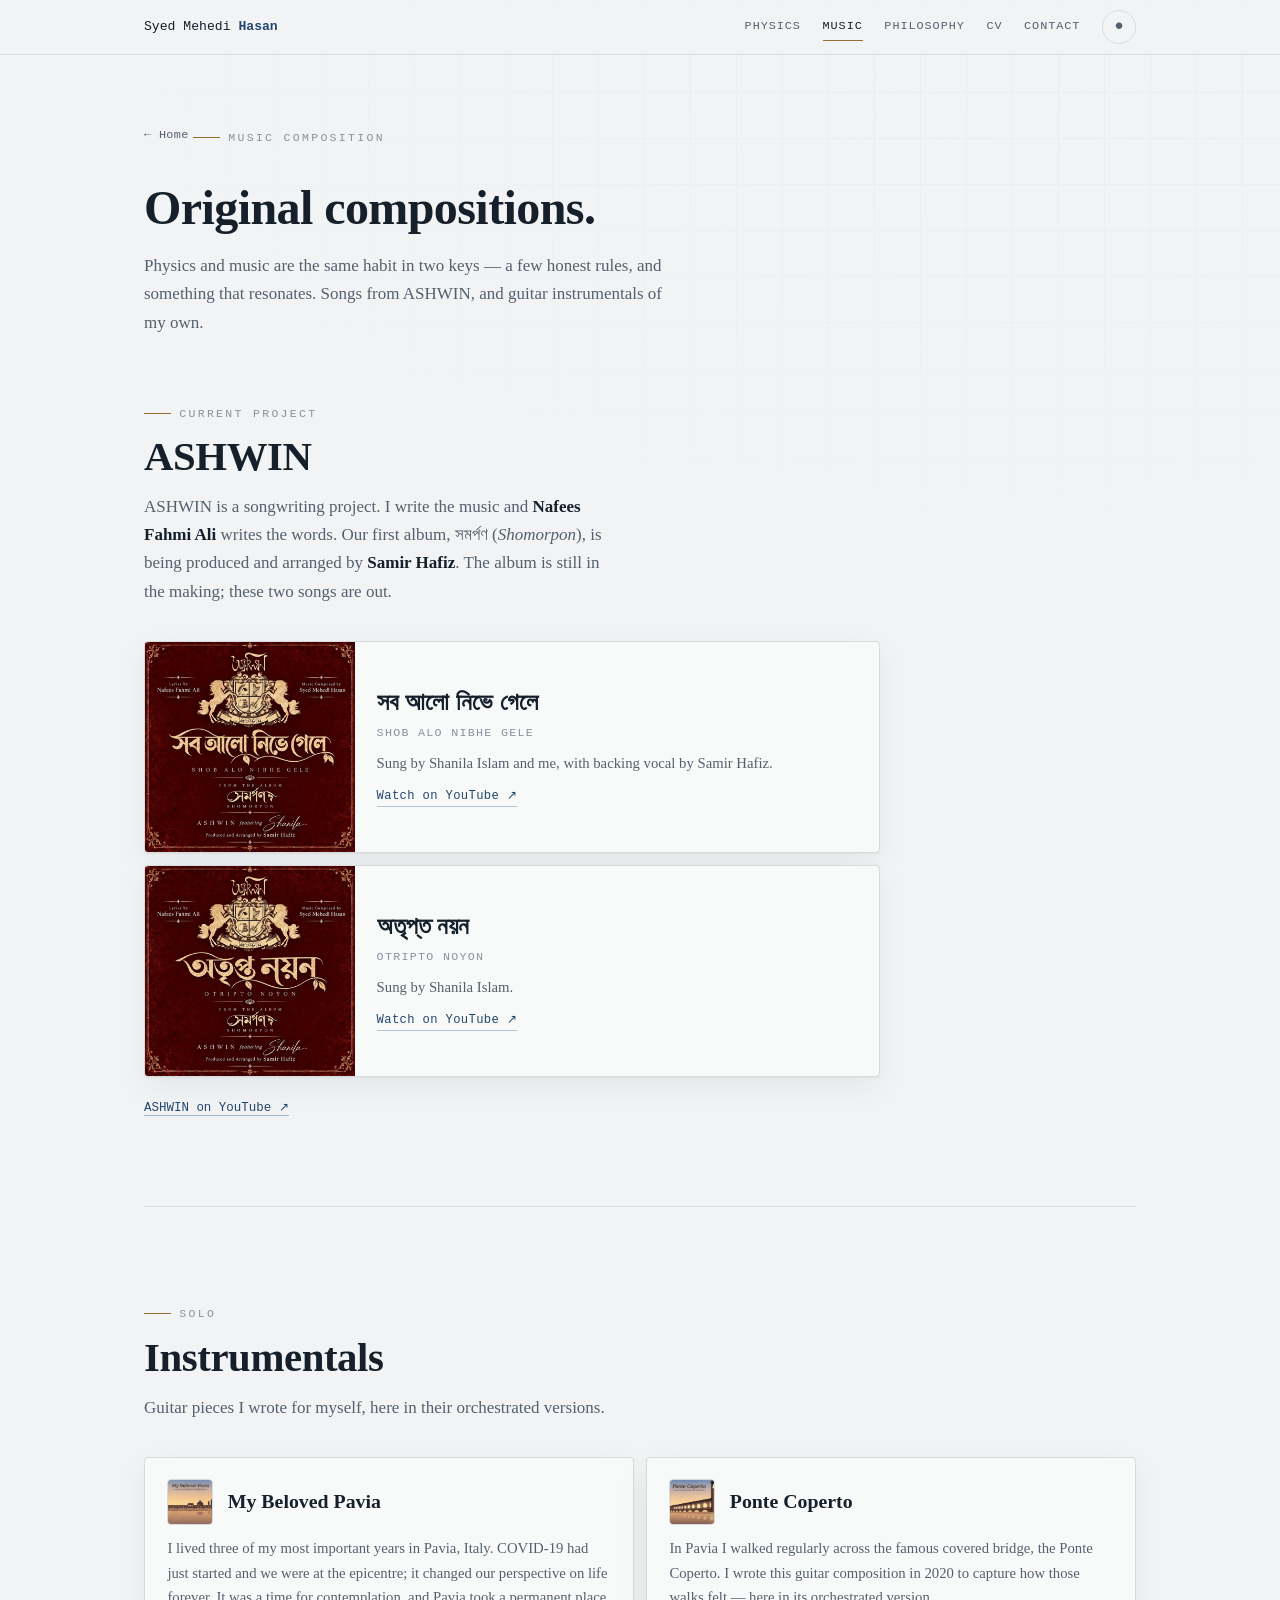
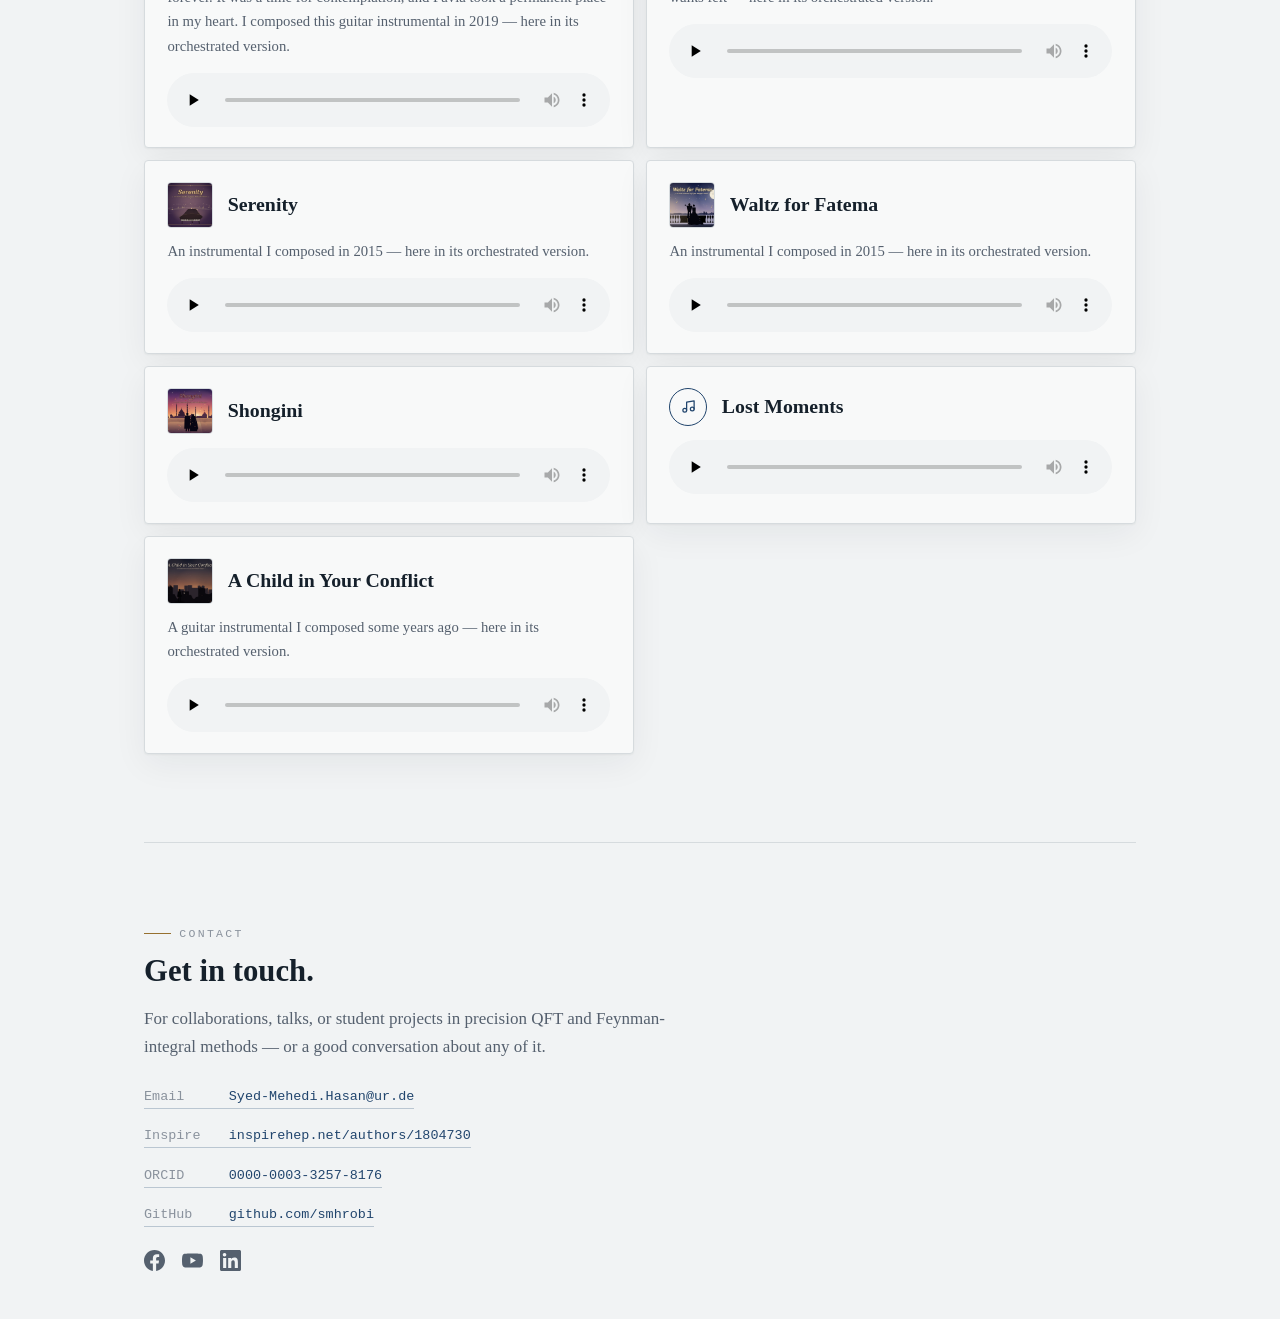
==== commit 9a6fb2c9: "Music: drop the "not a permanent member" clause from the ASHWIN lede Per Syed: the album-scoped cred" ====
--- a/music.html
+++ b/music.html
@@ -36,7 +36,7 @@
     <div class="sec-head">
       <span class="eyebrow">Current project</span>
       <h2>ASHWIN</h2>
-      <p class="sub">ASHWIN is a songwriting project. I write the music and <b style="color:var(--ink);font-weight:600">Nafees Fahmi Ali</b> writes the words. Our first album, <span lang="bn">সমর্পণ</span> (<i>Shomorpon</i>), is being produced and arranged by <b style="color:var(--ink);font-weight:600">Samir Hafiz</b>, who is with us for this record rather than as a permanent member of the project. The album is still in the making; these two songs are out.</p>
+      <p class="sub">ASHWIN is a songwriting project. I write the music and <b style="color:var(--ink);font-weight:600">Nafees Fahmi Ali</b> writes the words. Our first album, <span lang="bn">সমর্পণ</span> (<i>Shomorpon</i>), is being produced and arranged by <b style="color:var(--ink);font-weight:600">Samir Hafiz</b>. The album is still in the making; these two songs are out.</p>
     </div>
     <div class="releases">
       <article class="rel">
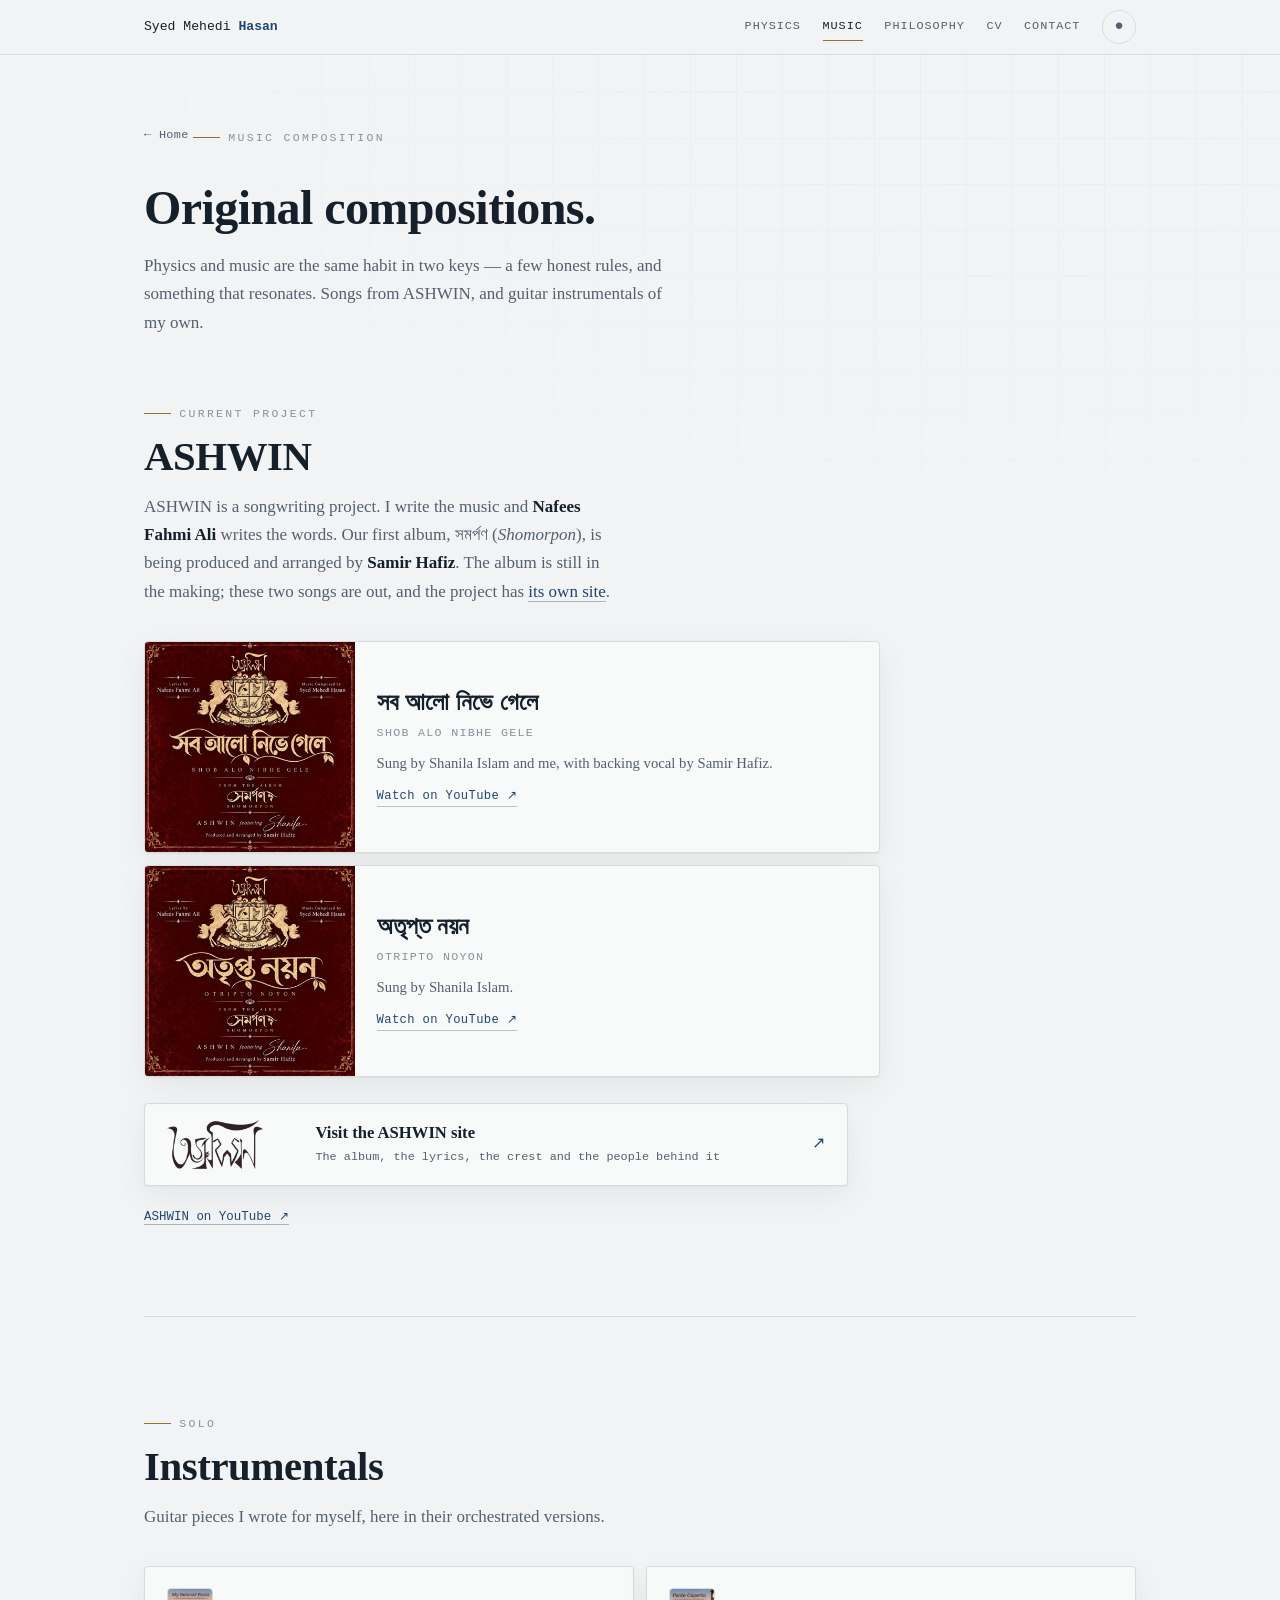
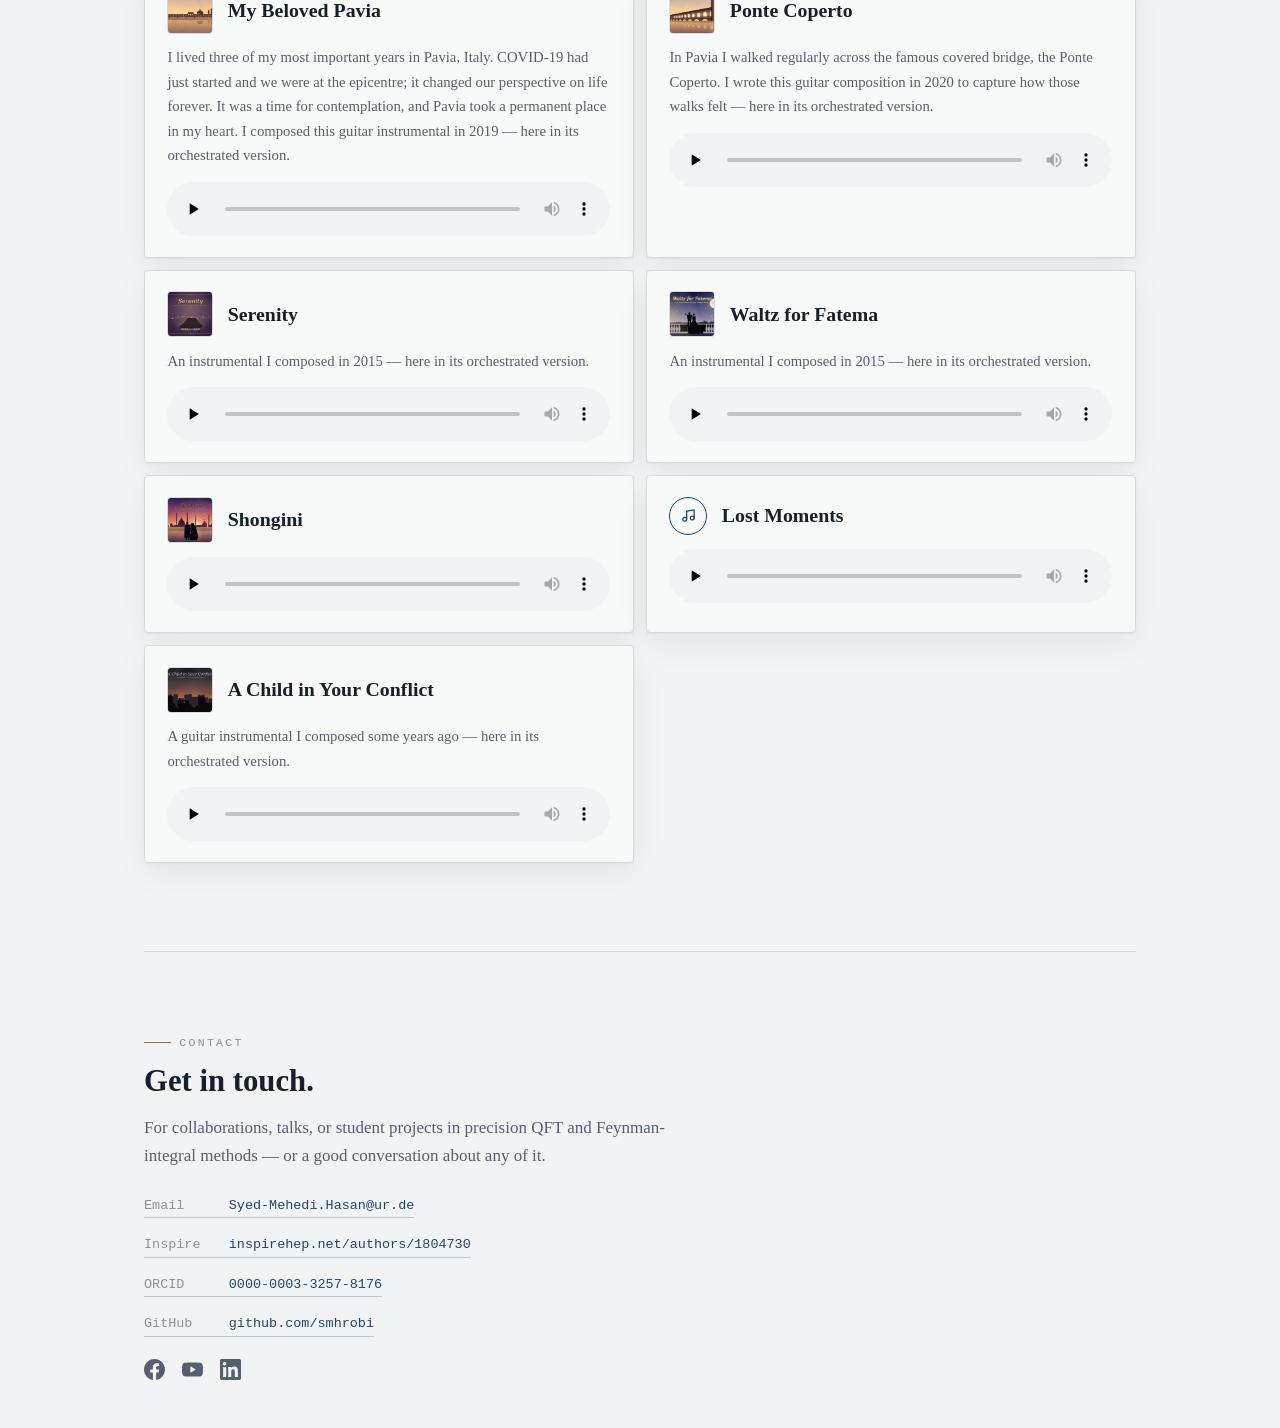
==== commit c034be95: "Music: send interested readers to the ASHWIN site The ASHWIN section only pointed at the YouTube cha" ====
--- a/music.html
+++ b/music.html
@@ -36,7 +36,7 @@
     <div class="sec-head">
       <span class="eyebrow">Current project</span>
       <h2>ASHWIN</h2>
-      <p class="sub">ASHWIN is a songwriting project. I write the music and <b style="color:var(--ink);font-weight:600">Nafees Fahmi Ali</b> writes the words. Our first album, <span lang="bn">সমর্পণ</span> (<i>Shomorpon</i>), is being produced and arranged by <b style="color:var(--ink);font-weight:600">Samir Hafiz</b>. The album is still in the making; these two songs are out.</p>
+      <p class="sub">ASHWIN is a songwriting project. I write the music and <b style="color:var(--ink);font-weight:600">Nafees Fahmi Ali</b> writes the words. Our first album, <span lang="bn">সমর্পণ</span> (<i>Shomorpon</i>), is being produced and arranged by <b style="color:var(--ink);font-weight:600">Samir Hafiz</b>. The album is still in the making; these two songs are out, and the project has <a class="lnk" href="https://smhrobi.github.io/ashwin/">its own site</a>.</p>
     </div>
     <div class="releases">
       <article class="rel">
@@ -64,6 +64,14 @@
         </div>
       </article>
     </div>
+    <a class="ashwin-card" href="https://smhrobi.github.io/ashwin/">
+      <img src="music/ashwin/wordmark-ink.png" alt="" width="420" height="168">
+      <span class="t">
+        <b>Visit the ASHWIN site</b>
+        <span class="d">The album, the lyrics, the crest and the people behind it</span>
+      </span>
+      <span class="go" aria-hidden="true">&#8599;</span>
+    </a>
     <p class="relfoot"><a class="lnk" href="https://www.youtube.com/@ashwinbangladesh660">ASHWIN on YouTube &#8599;</a></p>
   </section>
   <section>
--- a/assets/site.css
+++ b/assets/site.css
@@ -309,3 +309,23 @@
   .rel__watch:hover { color:var(--brass); border-color:var(--brass); }
   .relfoot { font-family:var(--mono); font-size:.78rem; color:var(--ink-soft); margin:1.3rem 0 0; }
   @media (prefers-reduced-motion: reduce){ .rel__art::after, .rel__play { transition:none; } }
+
+  /* ---- link out to the ASHWIN project site ---- */
+  .ashwin-card {
+    display:flex; align-items:center; gap:clamp(.9rem,2.4vw,1.5rem);
+    margin-top:1.6rem; padding:1rem clamp(1rem,2.5vw,1.4rem);
+    border:1px solid var(--rule); border-radius:4px;
+    background:var(--panel); box-shadow:var(--shadow);
+    max-width:44rem; transition:border-color .22s, transform .22s;
+  }
+  .ashwin-card:hover { border-color:var(--accent); transform:translateY(-1px); }
+  .ashwin-card img { width:clamp(86px,16vw,124px); height:auto; flex:none; opacity:.9; }
+  .ashwin-card .t { min-width:0; }
+  .ashwin-card b { display:block; font-family:var(--serif); font-size:1.04rem; font-weight:600; color:var(--ink); line-height:1.3; }
+  .ashwin-card span.d { display:block; font-family:var(--mono); font-size:.74rem; line-height:1.5; color:var(--ink-soft); margin-top:.3rem; }
+  .ashwin-card .go { margin-left:auto; font-family:var(--mono); font-size:1rem; color:var(--accent); flex:none; transition:color .22s, transform .22s; }
+  .ashwin-card:hover .go { color:var(--brass); transform:translate(2px,-2px); }
+  /* the logotype is black ink; flip it for the dark theme */
+  @media (prefers-color-scheme: dark) { :root:not([data-theme="light"]) .ashwin-card img { filter:invert(1); opacity:.82; } }
+  :root[data-theme="dark"] .ashwin-card img { filter:invert(1); opacity:.82; }
+  :root[data-theme="light"] .ashwin-card img { filter:none; opacity:.9; }
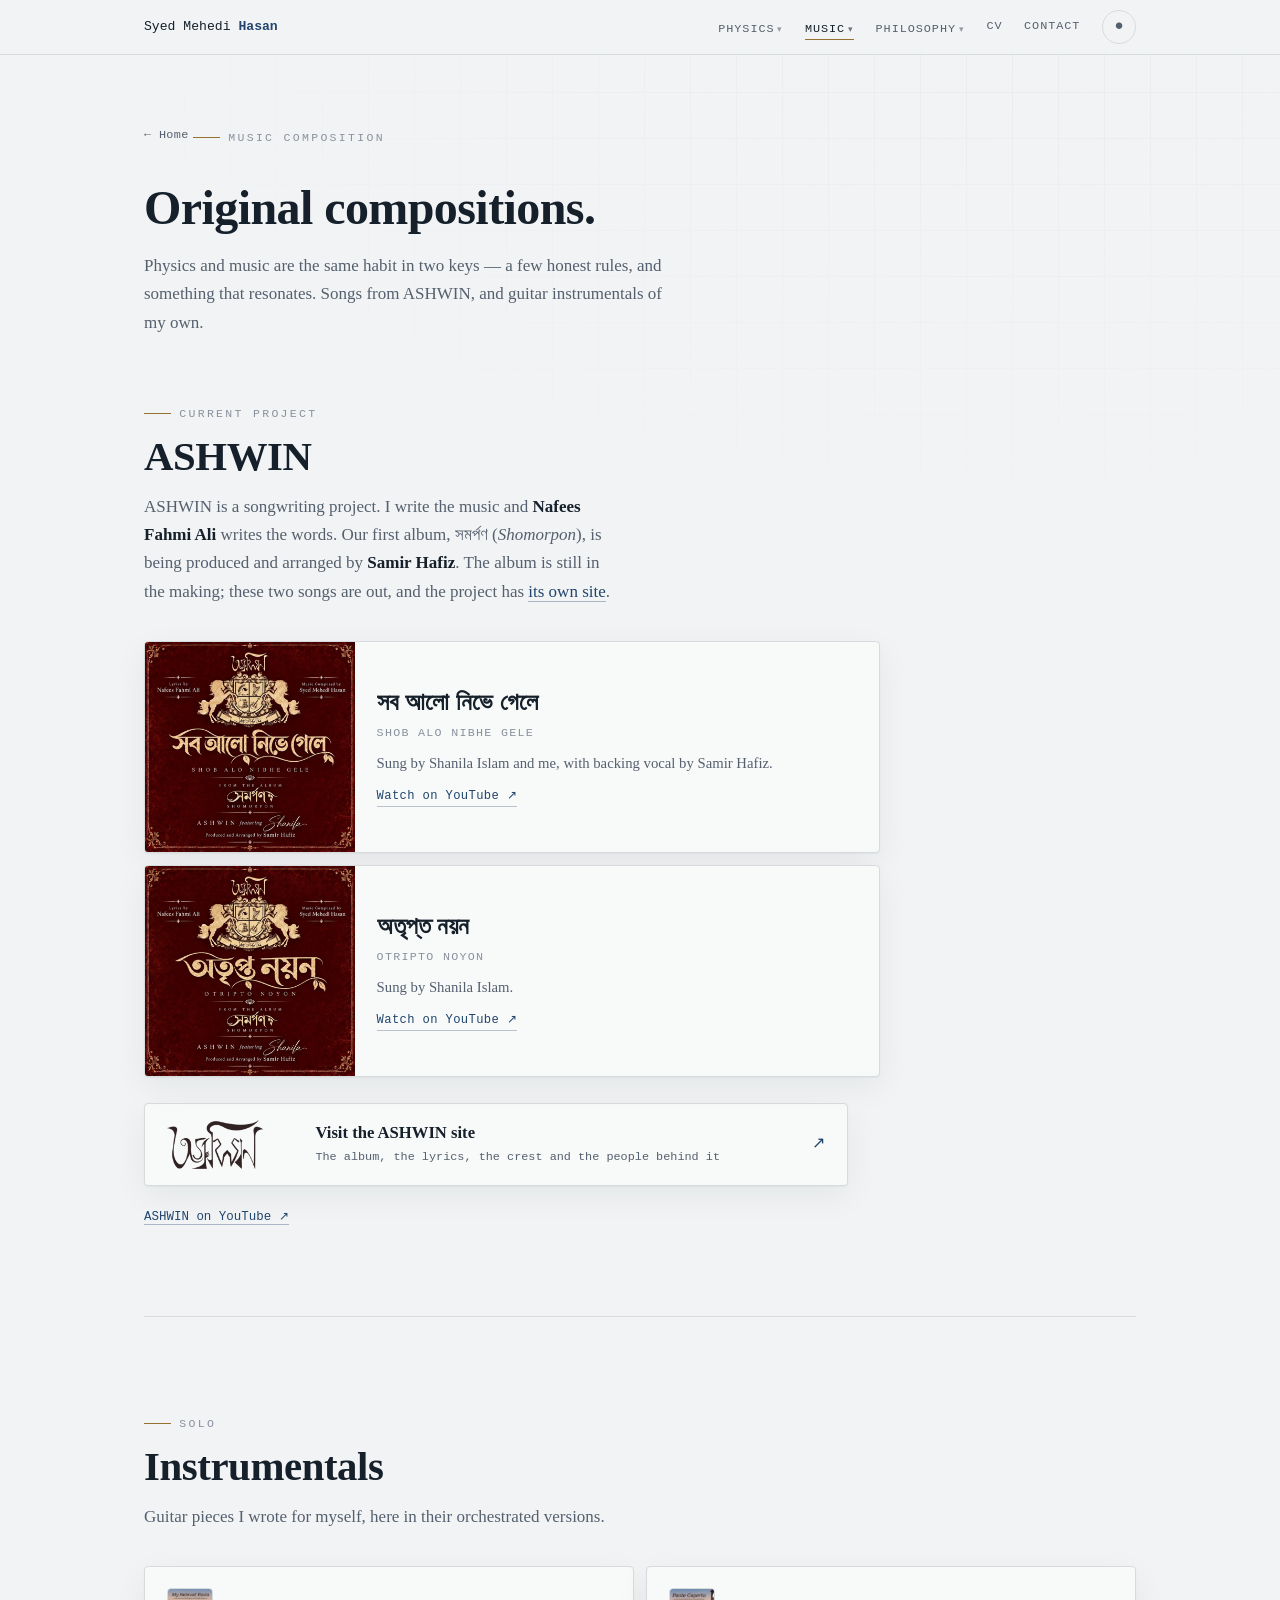
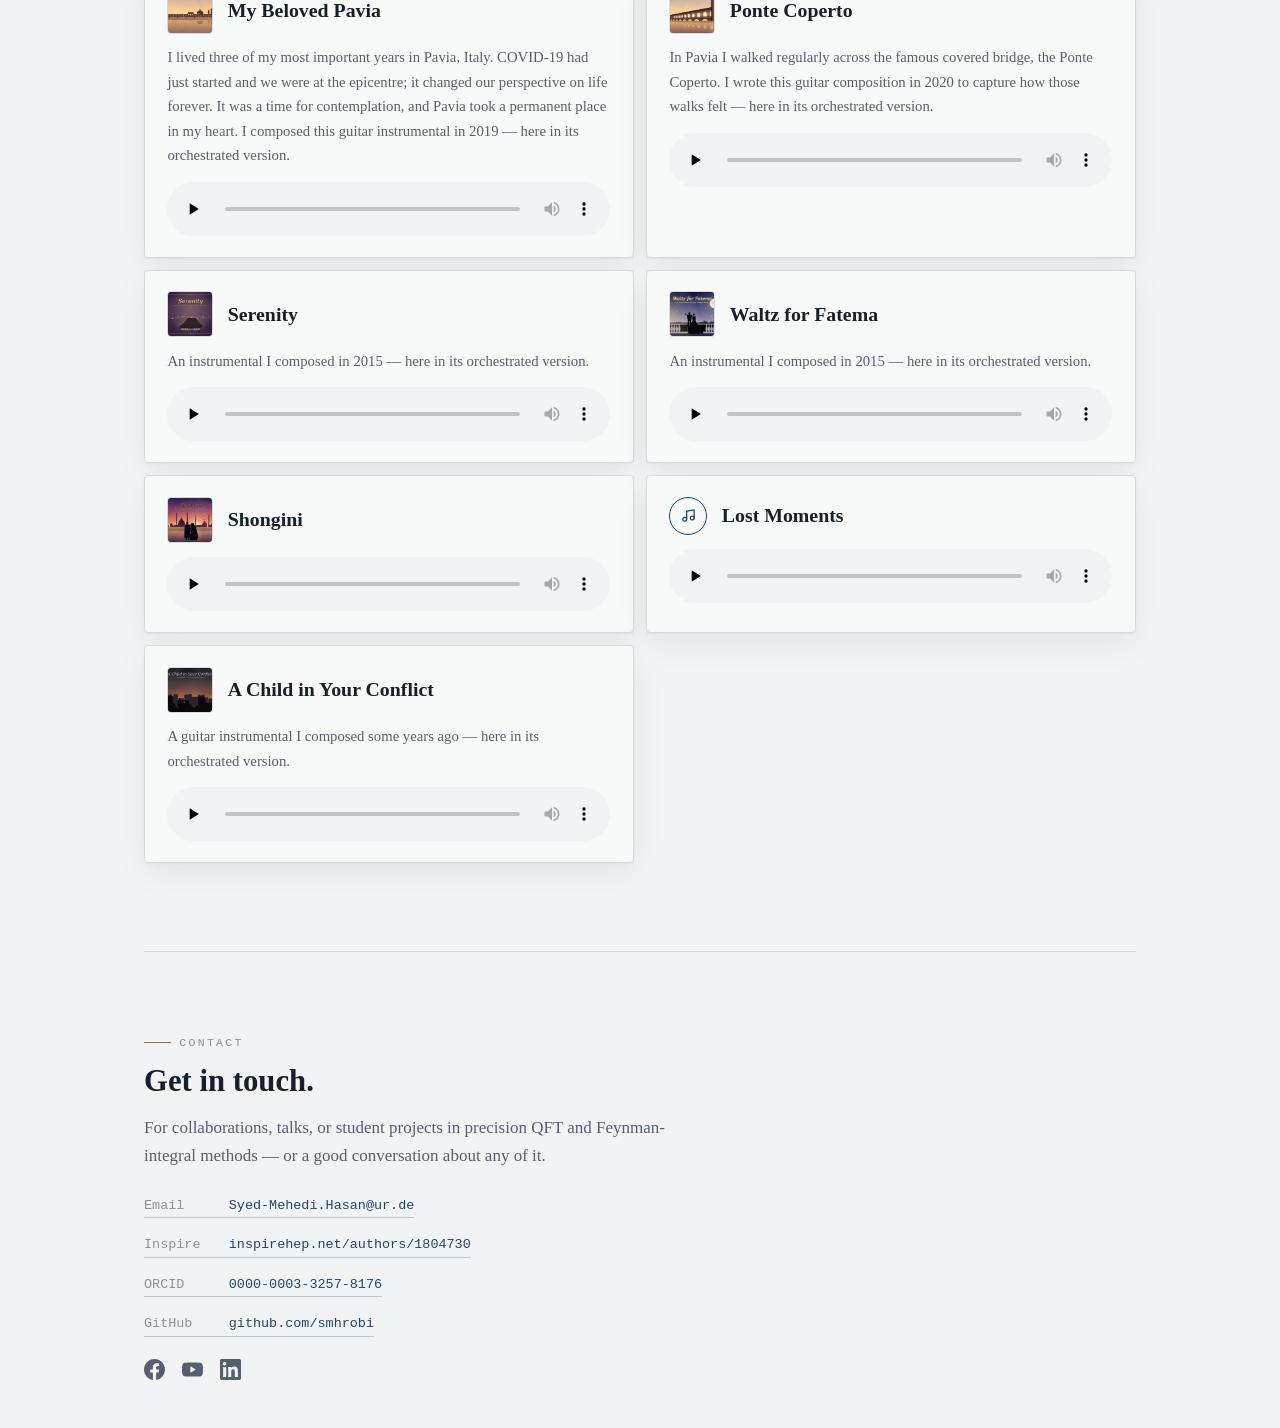
==== commit cd2fc0cc: "Dropdown navigation, and a nav on phones at all Each nav item now opens a panel of that page's secti" ====
--- a/music.html
+++ b/music.html
@@ -14,16 +14,85 @@
     <a class="brandmark" href="index.html">Syed&nbsp;Mehedi&nbsp;<b>Hasan</b></a>
     <nav class="nav">
       <div class="nav nav-hide">
-        <a href="index.html#physics">Physics</a>
-        <a href="music.html" class="active">Music</a>
-        <a href="philosophy.html">Philosophy</a>
+        <div class="nd">
+          <a href="index.html#physics">Physics</a>
+          <div class="nd__m">
+            <a href="index.html#rad"><span class="k"></span>Phase-space integrals</a>
+            <a href="index.html#formfactors"><span class="k"></span>Two-loop vacuum polarization</a>
+            <a href="index.html#sidis"><span class="k"></span>SIDIS</a>
+            <a href="index.html#results"><span class="k"></span>Selected results</a>
+            <a href="index.html#papers"><span class="k"></span>Selected papers</a>
+          </div>
+        </div>
+        <div class="nd">
+          <a href="music.html" class="active">Music</a>
+          <div class="nd__m">
+            <a href="#ashwin"><span class="k"></span>ASHWIN</a>
+            <a href="#instrumentals"><span class="k"></span>Instrumentals</a>
+          </div>
+        </div>
+        <div class="nd">
+          <a href="philosophy.html">Philosophy</a>
+          <div class="nd__m">
+            <a href="philosophy.html#causation"><span class="k">2025</span>Causation or Correlation?</a>
+            <a href="philosophy.html#narrativism"><span class="k">2022</span>Narrativism</a>
+            <a href="philosophy.html#marginal"><span class="k">2022</span>The Story of the Marginal</a>
+            <a href="philosophy.html#canonical"><span class="k">2021</span>The Canonical Structure</a>
+            <a href="philosophy.html#unattainable"><span class="k">2020</span>The Unattainable</a>
+            <a href="philosophy.html#truth"><span class="k">2020</span>The Nature of Truth</a>
+          </div>
+        </div>
         <a href="index.html#cv">CV</a>
         <a href="index.html#contact">Contact</a>
       </div>
+      <button class="menubtn" id="menuBtn" type="button" aria-expanded="false" aria-controls="mnav">Menu <b aria-hidden="true">&#9662;</b></button>
+
       <button class="ttoggle" id="themeBtn" type="button" aria-label="Switch colour theme" title="Switch theme">◐</button>
     </nav>
   </div>
 </header>
+
+<nav class="mnav" id="mnav">
+  <div class="mn">
+    <div class="mn__row">
+      <a href="index.html#physics">Physics</a>
+      <button class="mn__c" type="button" aria-expanded="false" aria-controls="mm-physics" aria-label="Sections of Physics">&#9662;</button>
+    </div>
+    <div class="mn__m" id="mm-physics">
+      <a href="index.html#rad"><span class="k"></span>Phase-space integrals</a>
+      <a href="index.html#formfactors"><span class="k"></span>Two-loop vacuum polarization</a>
+      <a href="index.html#sidis"><span class="k"></span>SIDIS</a>
+      <a href="index.html#results"><span class="k"></span>Selected results</a>
+      <a href="index.html#papers"><span class="k"></span>Selected papers</a>
+    </div>
+  </div>
+  <div class="mn">
+    <div class="mn__row">
+      <a href="music.html" class="active">Music</a>
+      <button class="mn__c" type="button" aria-expanded="false" aria-controls="mm-music" aria-label="Sections of Music">&#9662;</button>
+    </div>
+    <div class="mn__m" id="mm-music">
+      <a href="#ashwin"><span class="k"></span>ASHWIN</a>
+      <a href="#instrumentals"><span class="k"></span>Instrumentals</a>
+    </div>
+  </div>
+  <div class="mn">
+    <div class="mn__row">
+      <a href="philosophy.html">Philosophy</a>
+      <button class="mn__c" type="button" aria-expanded="false" aria-controls="mm-philosophy" aria-label="Sections of Philosophy">&#9662;</button>
+    </div>
+    <div class="mn__m" id="mm-philosophy">
+      <a href="philosophy.html#causation"><span class="k">2025</span>Causation or Correlation?</a>
+      <a href="philosophy.html#narrativism"><span class="k">2022</span>Narrativism</a>
+      <a href="philosophy.html#marginal"><span class="k">2022</span>The Story of the Marginal</a>
+      <a href="philosophy.html#canonical"><span class="k">2021</span>The Canonical Structure</a>
+      <a href="philosophy.html#unattainable"><span class="k">2020</span>The Unattainable</a>
+      <a href="philosophy.html#truth"><span class="k">2020</span>The Nature of Truth</a>
+    </div>
+  </div>
+  <div class="mn"><div class="mn__row"><a href="index.html#cv">CV</a></div></div>
+  <div class="mn"><div class="mn__row"><a href="index.html#contact">Contact</a></div></div>
+</nav>
 
 <main id="top" class="wrap">
   <div class="pagehead">
@@ -74,7 +143,7 @@
     </a>
     <p class="relfoot"><a class="lnk" href="https://www.youtube.com/@ashwinbangladesh660">ASHWIN on YouTube &#8599;</a></p>
   </section>
-  <section>
+  <section id="instrumentals">
     <div class="sec-head">
       <span class="eyebrow">Solo</span>
       <h2>Instrumentals</h2>
--- a/assets/site.css
+++ b/assets/site.css
@@ -329,3 +329,100 @@
   @media (prefers-color-scheme: dark) { :root:not([data-theme="light"]) .ashwin-card img { filter:invert(1); opacity:.82; } }
   :root[data-theme="dark"] .ashwin-card img { filter:invert(1); opacity:.82; }
   :root[data-theme="light"] .ashwin-card img { filter:none; opacity:.9; }
+
+  /* ============================================================
+     dropdown navigation
+     Desktop: each nav item opens a panel of that page's sections.
+     Under 760px the links used to vanish entirely, leaving a phone with
+     no navigation at all; now they live behind a Menu button.
+     ============================================================ */
+
+  /* jump targets have to clear the 54px sticky bar */
+  section[id], footer[id], h3[id], details[id], .subhead[id] { scroll-margin-top:4.6rem; }
+
+  .nd { position:relative; }
+  .nd > a::after { content:"\2009\25BE"; font-size:.8em; opacity:.6; }
+  /* bridges the gap so the pointer can reach the panel without it shutting */
+  .nd::after { content:""; position:absolute; left:-.6rem; right:-.6rem; top:100%; height:.9rem; }
+  .nd__m {
+    position:absolute; z-index:40; top:calc(100% + .75rem); left:50%;
+    transform:translateX(-50%) translateY(-.3rem);
+    min-width:14rem; max-width:min(22rem,84vw); padding:.4rem 0; text-align:left;
+    background:var(--panel); border:1px solid var(--rule); border-radius:3px;
+    box-shadow:var(--shadow);
+    opacity:0; visibility:hidden; pointer-events:none;
+    transition:opacity .18s ease, transform .18s ease, visibility .18s;
+  }
+  .nd__m a {
+    display:flex; gap:.5rem; align-items:baseline; padding:.42rem .95rem;
+    font-family:var(--serif); font-size:.98rem; line-height:1.4;
+    letter-spacing:0; text-transform:none; color:var(--ink-soft);
+    border:0; border-left:2px solid transparent;
+    transition:color .16s, background .16s, border-color .16s;
+  }
+  .nd__m a::after { content:none; }
+  .nd__m a:hover, .nd__m a:focus-visible {
+    color:var(--ink); background:var(--rule-soft); border-left-color:var(--brass);
+  }
+  .nd__m .k { flex:0 0 1.5rem; font-family:var(--mono); font-size:.68rem; color:var(--ink-faint); }
+  .nd__m .k:empty, .mn__m .k:empty { flex-basis:0; }
+  .nd.is-open > .nd__m, .nd:focus-within > .nd__m {
+    opacity:1; visibility:visible; pointer-events:auto;
+    transform:translateX(-50%) translateY(0);
+  }
+  @media (hover:hover) and (min-width:760px) {
+    .nd:hover > .nd__m { opacity:1; visibility:visible; pointer-events:auto; transform:translateX(-50%) translateY(0); }
+  }
+  .nd__m.is-left  { left:0; right:auto; transform:translateX(0) translateY(-.3rem); }
+  .nd__m.is-right { left:auto; right:0; transform:translateX(0) translateY(-.3rem); }
+  .nd.is-open > .nd__m.is-left,  .nd:focus-within > .nd__m.is-left,
+  .nd.is-open > .nd__m.is-right, .nd:focus-within > .nd__m.is-right { transform:translateX(0) translateY(0); }
+  @media (hover:hover) and (min-width:760px) {
+    .nd:hover > .nd__m.is-left, .nd:hover > .nd__m.is-right { transform:translateX(0) translateY(0); }
+  }
+
+  /* ---------- the mobile panel ---------- */
+  .menubtn {
+    display:inline-flex; align-items:center; gap:.45rem; padding:.34rem .6rem; cursor:pointer;
+    background:transparent; border:1px solid var(--rule); border-radius:999px; color:var(--ink-soft);
+    font-family:var(--mono); font-size:.7rem; letter-spacing:.08em; text-transform:uppercase;
+    transition:color .2s, border-color .2s;
+  }
+  .menubtn:hover { color:var(--ink); border-color:var(--accent); }
+  .menubtn b { font-weight:400; display:inline-block; transition:transform .22s; }
+  .menubtn[aria-expanded="true"] { color:var(--ink); border-color:var(--accent); }
+  .menubtn[aria-expanded="true"] b { transform:rotate(180deg); }
+  @media (min-width:760px) { .menubtn { display:none; } }
+
+  .mnav {
+    display:none; flex-direction:column; padding:.1rem var(--edge) .8rem;
+    background:var(--panel); border-bottom:1px solid var(--rule);
+    /* body::before paints the graph paper at z-index 0, so an in-flow panel
+       would have the grid lying over its text */
+    position:relative; z-index:19;
+  }
+  .mnav.is-open { display:flex; }
+  @media (min-width:760px) { .mnav, .mnav.is-open { display:none; } }
+  .mn { border-bottom:1px solid var(--rule-soft); }
+  .mn:last-child { border-bottom:0; }
+  .mn__row { display:flex; align-items:center; gap:.3rem; }
+  .mn__row > a {
+    flex:1 1 auto; padding:.72rem 0; font-family:var(--mono); font-size:.76rem;
+    letter-spacing:.08em; text-transform:uppercase; color:var(--ink-soft);
+  }
+  .mn__row > a.active { color:var(--ink); }
+  .mn__c {
+    flex:0 0 auto; width:2.6rem; height:2.6rem; background:transparent; border:0; cursor:pointer;
+    color:var(--ink-faint); font-size:.9rem; line-height:1; transition:transform .22s, color .22s;
+  }
+  .mn__c[aria-expanded="true"] { color:var(--accent); transform:rotate(180deg); }
+  .mn__m { display:none; padding:0 0 .6rem; }
+  .mn__m.is-open { display:block; }
+  .mn__m a {
+    display:flex; gap:.45rem; align-items:baseline; padding:.4rem 0 .4rem .8rem;
+    font-family:var(--serif); font-size:1rem; line-height:1.45;
+    letter-spacing:0; text-transform:none;
+    color:var(--ink-soft); border-left:2px solid var(--rule);
+  }
+  .mn__m a:hover { color:var(--ink); border-left-color:var(--brass); }
+  .mn__m .k { flex:0 0 1.5rem; font-family:var(--mono); font-size:.68rem; color:var(--ink-faint); }
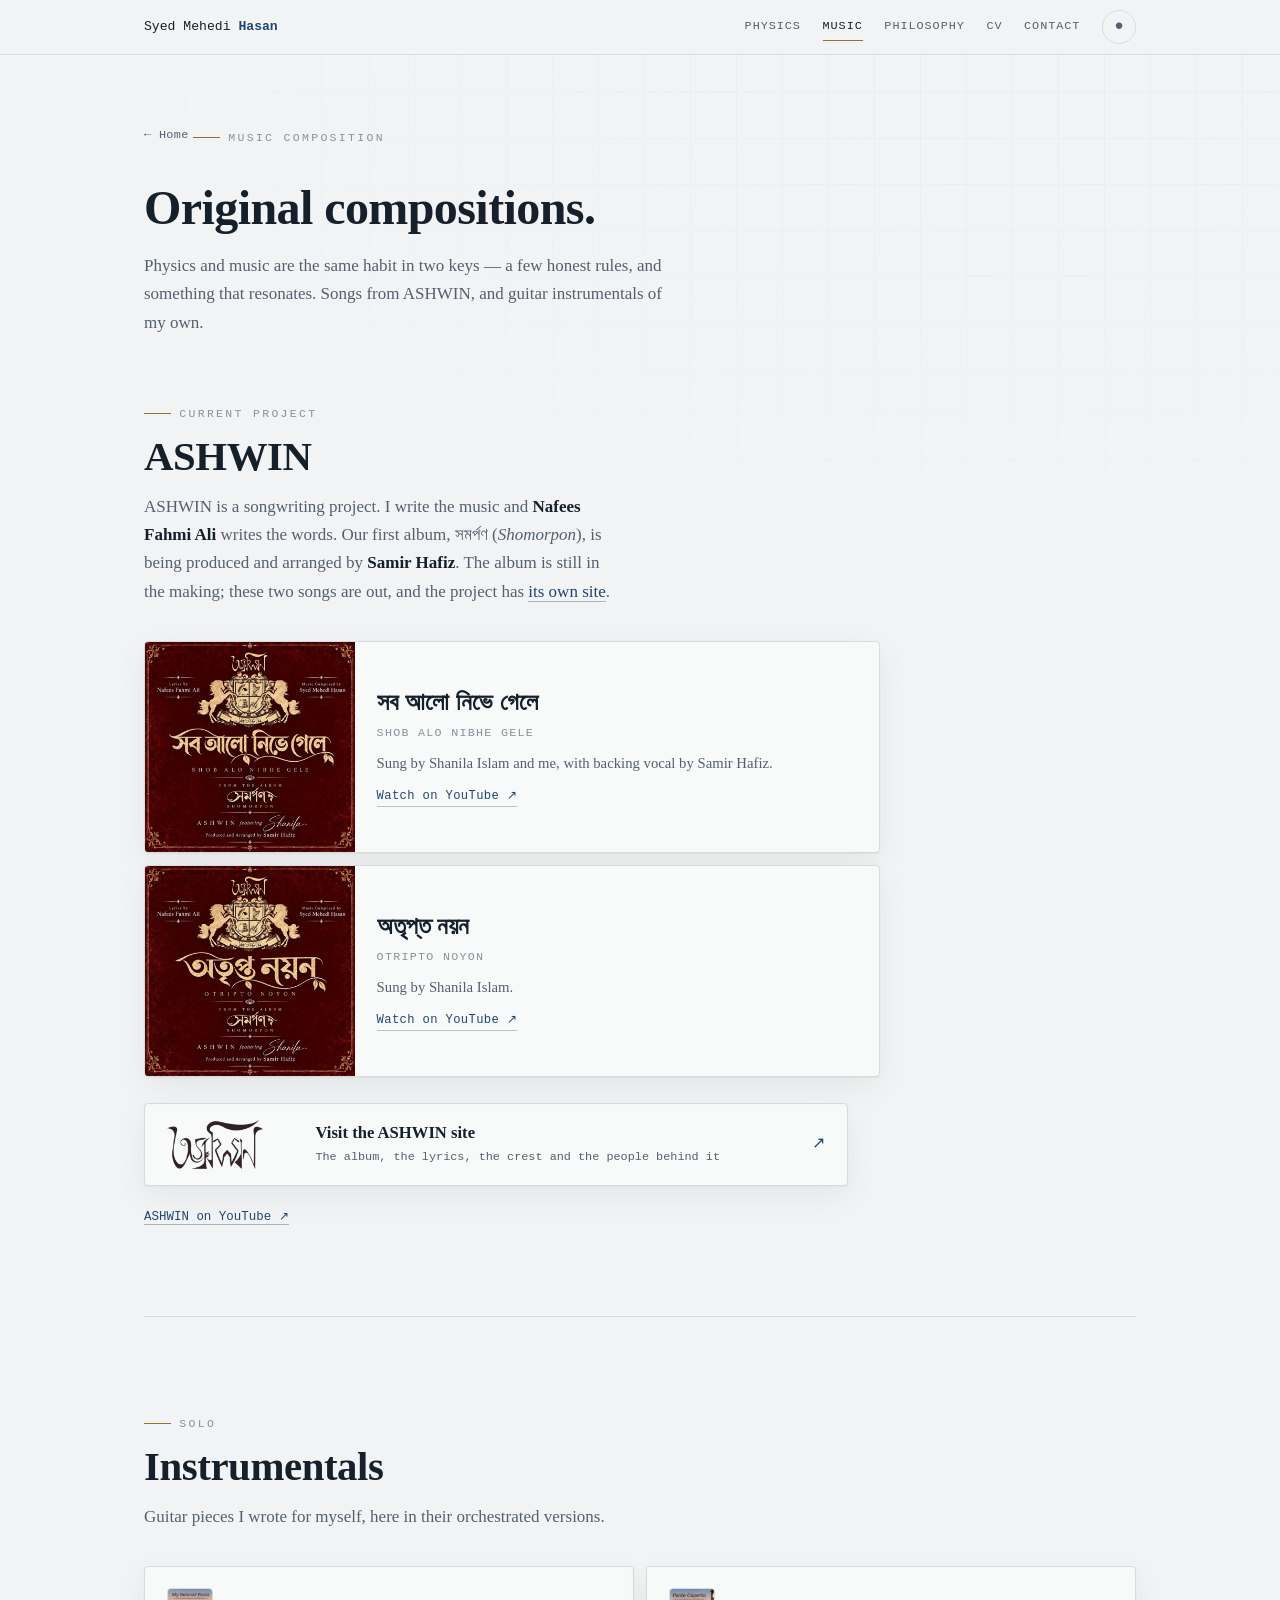
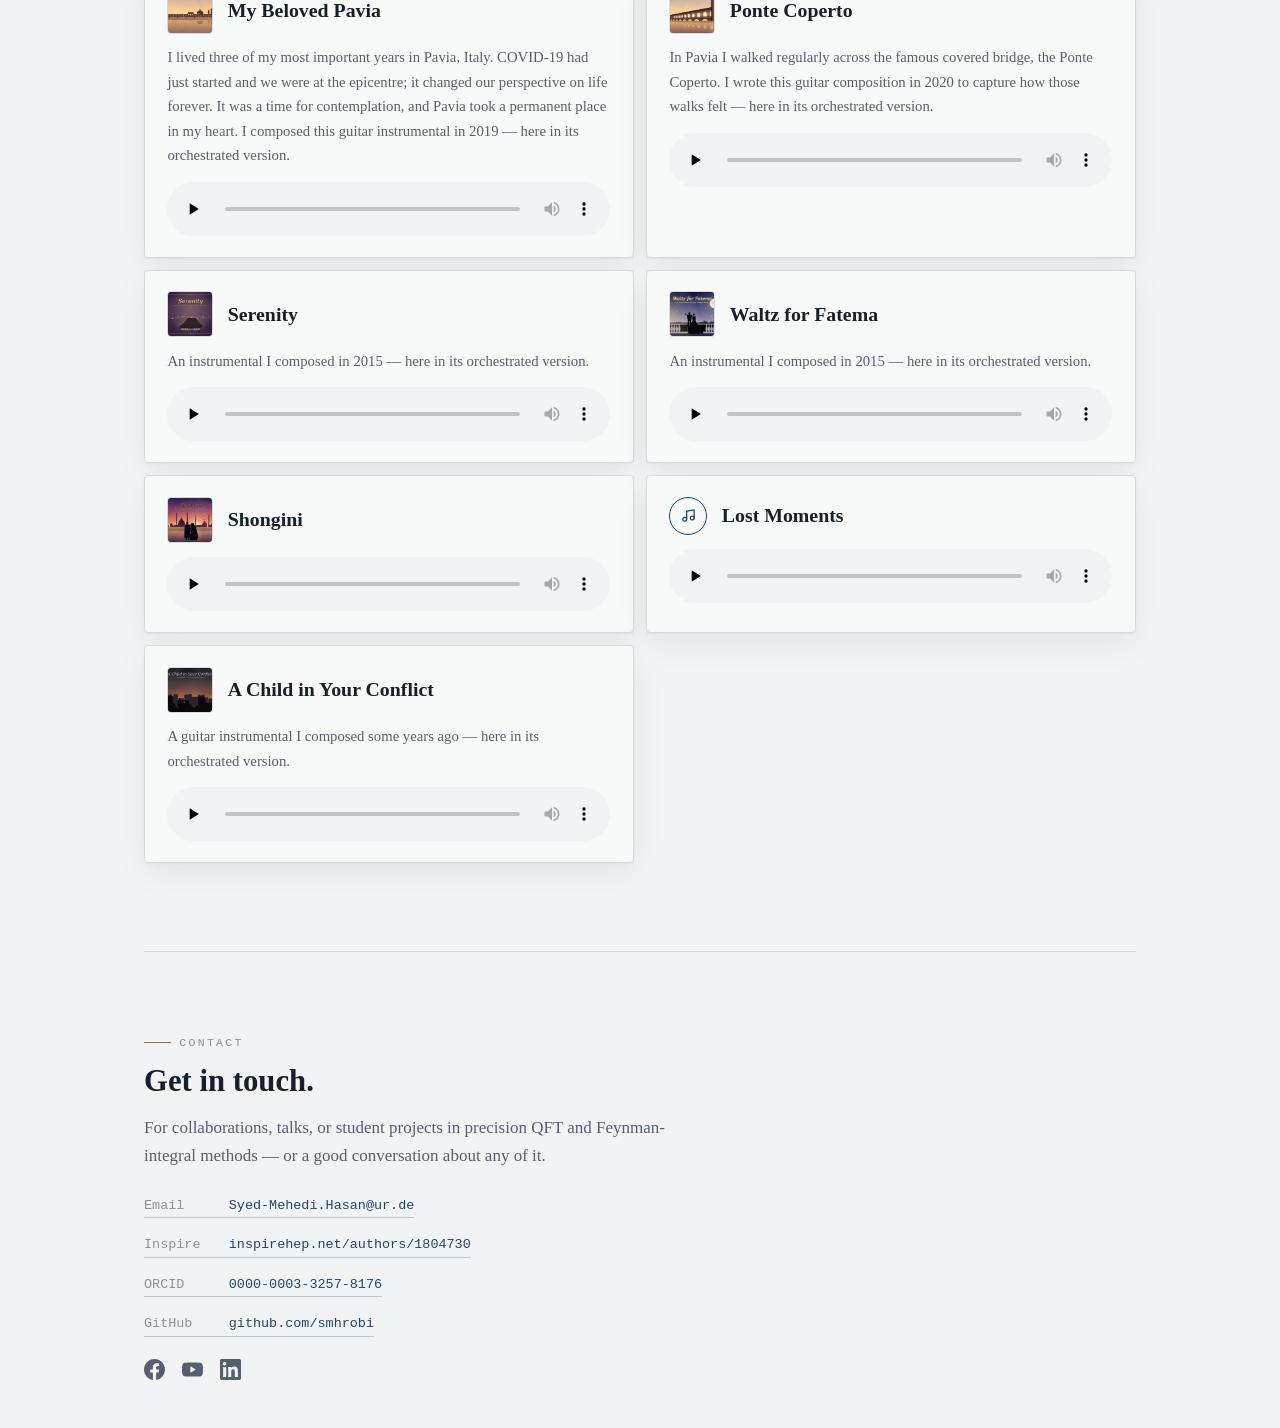
==== commit 12f7a802: "Replace the dropdown panels with one hamburger menu on phones Desktop returns to the plain row of li" ====
--- a/music.html
+++ b/music.html
@@ -14,38 +14,14 @@
     <a class="brandmark" href="index.html">Syed&nbsp;Mehedi&nbsp;<b>Hasan</b></a>
     <nav class="nav">
       <div class="nav nav-hide">
-        <div class="nd">
-          <a href="index.html#physics">Physics</a>
-          <div class="nd__m">
-            <a href="index.html#rad"><span class="k"></span>Phase-space integrals</a>
-            <a href="index.html#formfactors"><span class="k"></span>Two-loop vacuum polarization</a>
-            <a href="index.html#sidis"><span class="k"></span>SIDIS</a>
-            <a href="index.html#results"><span class="k"></span>Selected results</a>
-            <a href="index.html#papers"><span class="k"></span>Selected papers</a>
-          </div>
-        </div>
-        <div class="nd">
-          <a href="music.html" class="active">Music</a>
-          <div class="nd__m">
-            <a href="#ashwin"><span class="k"></span>ASHWIN</a>
-            <a href="#instrumentals"><span class="k"></span>Instrumentals</a>
-          </div>
-        </div>
-        <div class="nd">
-          <a href="philosophy.html">Philosophy</a>
-          <div class="nd__m">
-            <a href="philosophy.html#causation"><span class="k">2025</span>Causation or Correlation?</a>
-            <a href="philosophy.html#narrativism"><span class="k">2022</span>Narrativism</a>
-            <a href="philosophy.html#marginal"><span class="k">2022</span>The Story of the Marginal</a>
-            <a href="philosophy.html#canonical"><span class="k">2021</span>The Canonical Structure</a>
-            <a href="philosophy.html#unattainable"><span class="k">2020</span>The Unattainable</a>
-            <a href="philosophy.html#truth"><span class="k">2020</span>The Nature of Truth</a>
-          </div>
-        </div>
+        <a href="index.html#physics">Physics</a>
+        <a href="music.html" class="active">Music</a>
+        <a href="philosophy.html">Philosophy</a>
         <a href="index.html#cv">CV</a>
         <a href="index.html#contact">Contact</a>
       </div>
-      <button class="menubtn" id="menuBtn" type="button" aria-expanded="false" aria-controls="mnav">Menu <b aria-hidden="true">&#9662;</b></button>
+      <button class="menubtn" id="menuBtn" type="button" aria-expanded="false"
+              aria-controls="mnav" aria-label="Menu"><span class="menubtn__b" aria-hidden="true"></span></button>
 
       <button class="ttoggle" id="themeBtn" type="button" aria-label="Switch colour theme" title="Switch theme">◐</button>
     </nav>
@@ -53,45 +29,11 @@
 </header>
 
 <nav class="mnav" id="mnav">
-  <div class="mn">
-    <div class="mn__row">
-      <a href="index.html#physics">Physics</a>
-      <button class="mn__c" type="button" aria-expanded="false" aria-controls="mm-physics" aria-label="Sections of Physics">&#9662;</button>
-    </div>
-    <div class="mn__m" id="mm-physics">
-      <a href="index.html#rad"><span class="k"></span>Phase-space integrals</a>
-      <a href="index.html#formfactors"><span class="k"></span>Two-loop vacuum polarization</a>
-      <a href="index.html#sidis"><span class="k"></span>SIDIS</a>
-      <a href="index.html#results"><span class="k"></span>Selected results</a>
-      <a href="index.html#papers"><span class="k"></span>Selected papers</a>
-    </div>
-  </div>
-  <div class="mn">
-    <div class="mn__row">
-      <a href="music.html" class="active">Music</a>
-      <button class="mn__c" type="button" aria-expanded="false" aria-controls="mm-music" aria-label="Sections of Music">&#9662;</button>
-    </div>
-    <div class="mn__m" id="mm-music">
-      <a href="#ashwin"><span class="k"></span>ASHWIN</a>
-      <a href="#instrumentals"><span class="k"></span>Instrumentals</a>
-    </div>
-  </div>
-  <div class="mn">
-    <div class="mn__row">
-      <a href="philosophy.html">Philosophy</a>
-      <button class="mn__c" type="button" aria-expanded="false" aria-controls="mm-philosophy" aria-label="Sections of Philosophy">&#9662;</button>
-    </div>
-    <div class="mn__m" id="mm-philosophy">
-      <a href="philosophy.html#causation"><span class="k">2025</span>Causation or Correlation?</a>
-      <a href="philosophy.html#narrativism"><span class="k">2022</span>Narrativism</a>
-      <a href="philosophy.html#marginal"><span class="k">2022</span>The Story of the Marginal</a>
-      <a href="philosophy.html#canonical"><span class="k">2021</span>The Canonical Structure</a>
-      <a href="philosophy.html#unattainable"><span class="k">2020</span>The Unattainable</a>
-      <a href="philosophy.html#truth"><span class="k">2020</span>The Nature of Truth</a>
-    </div>
-  </div>
-  <div class="mn"><div class="mn__row"><a href="index.html#cv">CV</a></div></div>
-  <div class="mn"><div class="mn__row"><a href="index.html#contact">Contact</a></div></div>
+  <a href="index.html#physics">Physics</a>
+  <a href="music.html" class="active">Music</a>
+  <a href="philosophy.html">Philosophy</a>
+  <a href="index.html#cv">CV</a>
+  <a href="index.html#contact">Contact</a>
 </nav>
 
 <main id="top" class="wrap">
--- a/assets/site.css
+++ b/assets/site.css
@@ -331,71 +331,39 @@
   :root[data-theme="light"] .ashwin-card img { filter:none; opacity:.9; }
 
   /* ============================================================
-     dropdown navigation
-     Desktop: each nav item opens a panel of that page's sections.
-     Under 760px the links used to vanish entirely, leaving a phone with
-     no navigation at all; now they live behind a Menu button.
+     the phone menu
+     Above 760px the nav is the plain row of links it always was. Below it
+     those links used to vanish with nothing in their place, leaving a phone
+     with no navigation at all; now they live behind one button.
      ============================================================ */
 
-  /* jump targets have to clear the 54px sticky bar */
   section[id], footer[id], h3[id], details[id], .subhead[id] { scroll-margin-top:4.6rem; }
 
-  .nd { position:relative; }
-  .nd > a::after { content:"\2009\25BE"; font-size:.8em; opacity:.6; }
-  /* bridges the gap so the pointer can reach the panel without it shutting */
-  .nd::after { content:""; position:absolute; left:-.6rem; right:-.6rem; top:100%; height:.9rem; }
-  .nd__m {
-    position:absolute; z-index:40; top:calc(100% + .75rem); left:50%;
-    transform:translateX(-50%) translateY(-.3rem);
-    min-width:14rem; max-width:min(22rem,84vw); padding:.4rem 0; text-align:left;
-    background:var(--panel); border:1px solid var(--rule); border-radius:3px;
-    box-shadow:var(--shadow);
-    opacity:0; visibility:hidden; pointer-events:none;
-    transition:opacity .18s ease, transform .18s ease, visibility .18s;
-  }
-  .nd__m a {
-    display:flex; gap:.5rem; align-items:baseline; padding:.42rem .95rem;
-    font-family:var(--serif); font-size:.98rem; line-height:1.4;
-    letter-spacing:0; text-transform:none; color:var(--ink-soft);
-    border:0; border-left:2px solid transparent;
-    transition:color .16s, background .16s, border-color .16s;
-  }
-  .nd__m a::after { content:none; }
-  .nd__m a:hover, .nd__m a:focus-visible {
-    color:var(--ink); background:var(--rule-soft); border-left-color:var(--brass);
-  }
-  .nd__m .k { flex:0 0 1.5rem; font-family:var(--mono); font-size:.68rem; color:var(--ink-faint); }
-  .nd__m .k:empty, .mn__m .k:empty { flex-basis:0; }
-  .nd.is-open > .nd__m, .nd:focus-within > .nd__m {
-    opacity:1; visibility:visible; pointer-events:auto;
-    transform:translateX(-50%) translateY(0);
-  }
-  @media (hover:hover) and (min-width:760px) {
-    .nd:hover > .nd__m { opacity:1; visibility:visible; pointer-events:auto; transform:translateX(-50%) translateY(0); }
-  }
-  .nd__m.is-left  { left:0; right:auto; transform:translateX(0) translateY(-.3rem); }
-  .nd__m.is-right { left:auto; right:0; transform:translateX(0) translateY(-.3rem); }
-  .nd.is-open > .nd__m.is-left,  .nd:focus-within > .nd__m.is-left,
-  .nd.is-open > .nd__m.is-right, .nd:focus-within > .nd__m.is-right { transform:translateX(0) translateY(0); }
-  @media (hover:hover) and (min-width:760px) {
-    .nd:hover > .nd__m.is-left, .nd:hover > .nd__m.is-right { transform:translateX(0) translateY(0); }
-  }
-
-  /* ---------- the mobile panel ---------- */
   .menubtn {
-    display:inline-flex; align-items:center; gap:.45rem; padding:.34rem .6rem; cursor:pointer;
-    background:transparent; border:1px solid var(--rule); border-radius:999px; color:var(--ink-soft);
-    font-family:var(--mono); font-size:.7rem; letter-spacing:.08em; text-transform:uppercase;
-    transition:color .2s, border-color .2s;
-  }
-  .menubtn:hover { color:var(--ink); border-color:var(--accent); }
-  .menubtn b { font-weight:400; display:inline-block; transition:transform .22s; }
-  .menubtn[aria-expanded="true"] { color:var(--ink); border-color:var(--accent); }
-  .menubtn[aria-expanded="true"] b { transform:rotate(180deg); }
-  @media (min-width:760px) { .menubtn { display:none; } }
+    display:none; width:2.3rem; height:2.3rem; padding:0; cursor:pointer;
+    align-items:center; justify-content:center;
+    background:transparent; border:1px solid var(--rule); border-radius:999px;
+    color:var(--ink-soft); transition:color .2s, border-color .2s;
+  }
+  @media (max-width:759.98px) { .menubtn { display:inline-flex; } }
+  .menubtn:hover, .menubtn[aria-expanded="true"] { color:var(--ink); border-color:var(--accent); }
+
+  /* three bars drawn in CSS rather than the glyph, which renders at a
+     different weight in each face the site loads */
+  .menubtn__b { position:relative; display:block; }
+  .menubtn__b, .menubtn__b::before, .menubtn__b::after {
+    width:1rem; height:1.5px; background:currentColor;
+    transition:transform .24s ease, background .18s ease;
+  }
+  .menubtn__b::before, .menubtn__b::after { content:""; position:absolute; left:0; }
+  .menubtn__b::before { top:-.34rem; }
+  .menubtn__b::after  { top:.34rem; }
+  .menubtn[aria-expanded="true"] .menubtn__b { background:transparent; }
+  .menubtn[aria-expanded="true"] .menubtn__b::before { transform:translateY(.34rem) rotate(45deg); }
+  .menubtn[aria-expanded="true"] .menubtn__b::after  { transform:translateY(-.34rem) rotate(-45deg); }
 
   .mnav {
-    display:none; flex-direction:column; padding:.1rem var(--edge) .8rem;
+    display:none; flex-direction:column; padding:.1rem var(--edge) .7rem;
     background:var(--panel); border-bottom:1px solid var(--rule);
     /* body::before paints the graph paper at z-index 0, so an in-flow panel
        would have the grid lying over its text */
@@ -403,26 +371,10 @@
   }
   .mnav.is-open { display:flex; }
   @media (min-width:760px) { .mnav, .mnav.is-open { display:none; } }
-  .mn { border-bottom:1px solid var(--rule-soft); }
-  .mn:last-child { border-bottom:0; }
-  .mn__row { display:flex; align-items:center; gap:.3rem; }
-  .mn__row > a {
-    flex:1 1 auto; padding:.72rem 0; font-family:var(--mono); font-size:.76rem;
+  .mnav a {
+    padding:.78rem .1rem; font-family:var(--mono); font-size:.78rem;
     letter-spacing:.08em; text-transform:uppercase; color:var(--ink-soft);
-  }
-  .mn__row > a.active { color:var(--ink); }
-  .mn__c {
-    flex:0 0 auto; width:2.6rem; height:2.6rem; background:transparent; border:0; cursor:pointer;
-    color:var(--ink-faint); font-size:.9rem; line-height:1; transition:transform .22s, color .22s;
-  }
-  .mn__c[aria-expanded="true"] { color:var(--accent); transform:rotate(180deg); }
-  .mn__m { display:none; padding:0 0 .6rem; }
-  .mn__m.is-open { display:block; }
-  .mn__m a {
-    display:flex; gap:.45rem; align-items:baseline; padding:.4rem 0 .4rem .8rem;
-    font-family:var(--serif); font-size:1rem; line-height:1.45;
-    letter-spacing:0; text-transform:none;
-    color:var(--ink-soft); border-left:2px solid var(--rule);
-  }
-  .mn__m a:hover { color:var(--ink); border-left-color:var(--brass); }
-  .mn__m .k { flex:0 0 1.5rem; font-family:var(--mono); font-size:.68rem; color:var(--ink-faint); }
+    border-bottom:1px solid var(--rule-soft); transition:color .18s;
+  }
+  .mnav a:last-child { border-bottom:0; }
+  .mnav a:hover, .mnav a.active { color:var(--ink); }
